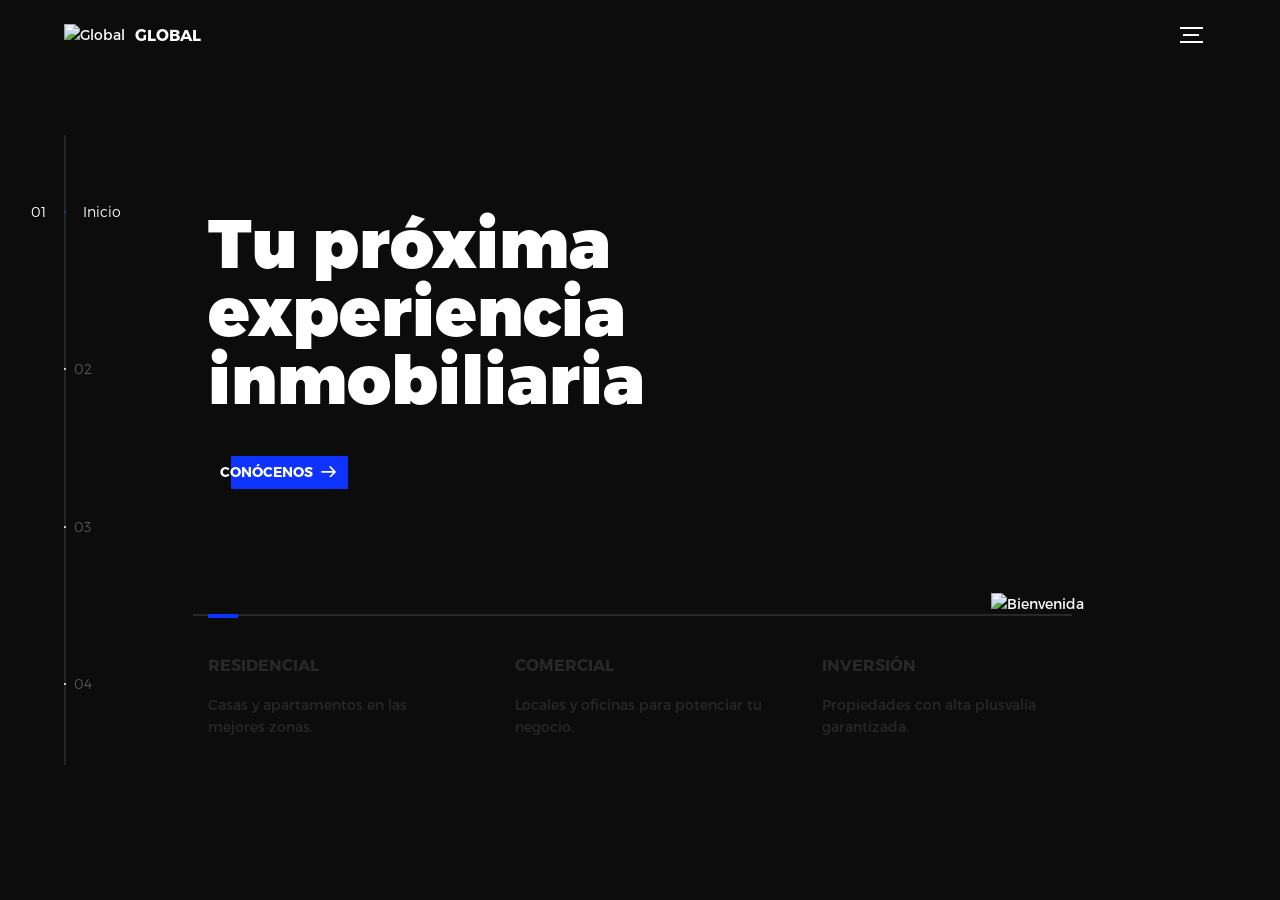
==== index.html @ fa4811e6 "Proyecto completo" ====
<!DOCTYPE html>
<html lang="es">
<head>
  <title>Global Inmobiliaria</title>
  <meta charset="utf-8">
  <meta name="viewport" content="width=device-width, initial-scale=1">
  <meta http-equiv="X-UA-Compatible" content="IE=edge">
  <link rel="stylesheet" href="assets/css/main.css">
</head>
<body>

<div class="device-notification">
  <a class="device-notification--logo" href="#0">
    <img src="assets/img/logo.png" alt="Global">
    <p>Global</p>
  </a>
  <p class="device-notification--message">Global has so much to offer that we must request you orient your device to portrait or find a larger screen. You won't be disappointed.</p>
</div>

<div class="perspective effect-rotate-left">
  <div class="container"><div class="outer-nav--return"></div>
    <div id="viewport" class="l-viewport">
      <div class="l-wrapper">

        <header class="header">
          <a class="header--logo" href="index.html">
            <img src="assets/img/logo.png" alt="Global">
            <p>Global</p>
          </a>
          <button class="header--cta cta">Conócenos</button>
          <div class="header--nav-toggle"><span></span></div>
        </header>

        <!-- Numeración lateral — solo existe en Home -->
        <nav class="l-side-nav">
          <ul class="side-nav">
            <li class="is-active"><span>Inicio</span></li>
            <li><span>Proyectos</span></li>
            <li><span>Nosotros</span></li>
            <li><span>Contacto</span></li>
          </ul>
        </nav>

        <ul class="l-main-content main-content">

          <!-- 01 INICIO -->
          <li class="l-section section section--is-active">
            <div class="intro">
              <div class="intro--banner">
                <h1>Tu próxima<br>experiencia<br>inmobiliaria</h1>
                <button class="cta">Conócenos
                  <svg version="1.1" xmlns="http://www.w3.org/2000/svg" viewBox="0 0 150 118" style="enable-background:new 0 0 150 118;">
                    <g transform="translate(0,118) scale(.1,-.1)">
                      <path d="M870,1167c-34-17-55-57-46-90c3-15,81-100,194-211l187-185l-565-1c-431,0-571-3-590-13c-55-28-64-94-18-137c21-20,33-20,597-20h575l-192-193C800,103,794,94,849,39c20-20,39-29,61-29c28,0,63,30,298,262c147,144,272,271,279,282c30,51,23,60-219,304C947,1180,926,1196,870,1167z"/>
                    </g>
                  </svg>
                  <span class="btn-background"></span>
                </button>
                <img src="assets/img/introduction-visual.png" alt="Bienvenida">
              </div>
              <div class="intro--options">
                <a href="pages/proyectos.html">
                  <h3>Residencial</h3>
                  <p>Casas y apartamentos en las mejores zonas.</p>
                </a>
                <a href="pages/proyectos.html">
                  <h3>Comercial</h3>
                  <p>Locales y oficinas para potenciar tu negocio.</p>
                </a>
                <a href="pages/proyectos.html">
                  <h3>Inversión</h3>
                  <p>Propiedades con alta plusvalía garantizada.</p>
                </a>
              </div>
            </div>
          </li>

          <!-- 02 PROYECTOS preview -->
          <li class="l-section section">
            <div class="work">
              <h2>Proyectos destacados</h2>
              <div class="work--lockup">
                <ul class="slider">
                  <li class="slider--item slider--item-left">
                    <a href="pages/proyectos/proyecto-1.html">
                      <div class="slider--item-image">
                        <img src="assets/img/work-victory.jpg" alt="Torre Mirando">
                      </div>
                      <p class="slider--item-title">Torre Mirando</p>
                      <p class="slider--item-description">Apartamentos de lujo con vista panorámica al mar.</p>
                    </a>
                  </li>
                  <li class="slider--item slider--item-center">
                    <a href="pages/proyectos/proyecto-2.html">
                      <div class="slider--item-image">
                        <img src="assets/img/work-metiew-smith.jpg" alt="Jardines del Norte">
                      </div>
                      <p class="slider--item-title">Jardines del Norte</p>
                      <p class="slider--item-description">Casas familiares rodeadas de áreas verdes.</p>
                    </a>
                  </li>
                  <li class="slider--item slider--item-right">
                    <a href="pages/proyectos/proyecto-3.html">
                      <div class="slider--item-image">
                        <img src="assets/img/work-alex-nowak.jpg" alt="Centro Empresarial">
                      </div>
                      <p class="slider--item-title">Centro Empresarial</p>
                      <p class="slider--item-description">Oficinas en el corazón del distrito financiero.</p>
                    </a>
                  </li>
                </ul>
                <div class="slider--prev">
                  <svg version="1.1" xmlns="http://www.w3.org/2000/svg" viewBox="0 0 150 118" style="enable-background:new 0 0 150 118;">
                    <g transform="translate(0,118) scale(.1,-.1)">
                      <path d="M561,1169C525,1155,10,640,3,612c-3-13,1-36,8-52c8-15,134-145,281-289C527,41,562,10,590,10c22,0,41,9,61,29c55,55,49,64-163,278L296,510h575c564,0,576,0,597,20c46,43,37,109-18,137c-19,10-159,13-590,13l-565,1l182,180c101,99,187,188,193,199c16,30,12,57-12,84C631,1174,595,1183,561,1169z"/>
                    </g>
                  </svg>
                </div>
                <div class="slider--next">
                  <svg version="1.1" xmlns="http://www.w3.org/2000/svg" viewBox="0 0 150 118" style="enable-background:new 0 0 150 118;">
                    <g transform="translate(0,118) scale(.1,-.1)">
                      <path d="M870,1167c-34-17-55-57-46-90c3-15,81-100,194-211l187-185l-565-1c-431,0-571-3-590-13c-55-28-64-94-18-137c21-20,33-20,597-20h575l-192-193C800,103,794,94,849,39c20-20,39-29,61-29c28,0,63,30,298,262c147,144,272,271,279,282c30,51,23,60-219,304C947,1180,926,1196,870,1167z"/>
                    </g>
                  </svg>
                </div>
              </div>
            </div>
          </li>

          <!-- 03 NOSOTROS preview -->
          <li class="l-section section">
            <div class="about">
              <div class="about--banner">
                <h2>Construimos<br>espacios para<br>vivir mejor</h2>
                <a href="pages/nosotros.html">Conócenos
                  <span>
                    <svg version="1.1" xmlns="http://www.w3.org/2000/svg" viewBox="0 0 150 118" style="enable-background:new 0 0 150 118;">
                      <g transform="translate(0,118) scale(.1,-.1)">
                        <path d="M870,1167c-34-17-55-57-46-90c3-15,81-100,194-211l187-185l-565-1c-431,0-571-3-590-13c-55-28-64-94-18-137c21-20,33-20,597-20h575l-192-193C800,103,794,94,849,39c20-20,39-29,61-29c28,0,63,30,298,262c147,144,272,271,279,282c30,51,23,60-219,304C947,1180,926,1196,870,1167z"/>
                      </g>
                    </svg>
                  </span>
                </a>
                <img src="assets/img/about-visual.png" alt="Nosotros">
              </div>
              <div class="about--options">
                <a href="pages/nosotros.html#premios"><h3>Premios</h3></a>
                <a href="pages/nosotros.html#filosofia"><h3>Filosofía</h3></a>
                <a href="pages/nosotros.html#historia"><h3>Historia</h3></a>
              </div>
            </div>
          </li>

          <!-- 04 CONTACTO preview -->
          <li class="l-section section">
            <div class="contact">
              <div class="contact--lockup">
                <div class="modal">
                  <div class="modal--information">
                    <p>Av. Principal 123, San Salvador, El Salvador</p>
                    <a href="mailto:info@globalinmobiliaria.com">info@globalinmobiliaria.com</a>
                    <a href="tel:+50322000000">+503 2200-0000</a>
                  </div>
                  <ul class="modal--options">
                    <li><a href="pages/proyectos.html">Ver Proyectos</a></li>
                    <li><a href="pages/nosotros.html">Nosotros</a></li>
                    <li><a href="pages/contacto.html">Contáctanos</a></li>
                  </ul>
                </div>
              </div>
            </div>
          </li>

        </ul>
      </div>
    </div>
  </div>

  <!-- outer-nav usa data-href para navegar a páginas reales -->
  <ul class="outer-nav">
    <li class="is-active" data-href="index.html">Home</li>
    <li data-href="pages/proyectos.html">Proyectos</li>
    <li data-href="pages/nosotros.html">Nosotros</li>
    <li data-href="pages/contacto.html">Contacto</li>
  </ul>
</div>

<script src="https://ajax.googleapis.com/ajax/libs/jquery/2.2.4/jquery.min.js"></script>
<script>window.jQuery || document.write('<script src="assets/js/vendor/jquery-2.2.4.min.js"><\/script>')</script>
<script src="assets/js/functions-min.js"></script>
<script>
$(document).ready(function () {
  // Desvincula el click original del outer-nav y lo reemplaza con navegación real
  $('.outer-nav > li').off('click').on('click', function () {
    var href = $(this).data('href');
    if (!href) return;
    // Animación de cierre
    $('.perspective').removeClass('effect-rotate-left--animate');
    setTimeout(function () { $('.perspective').removeClass('perspective--modalview'); }, 400);
    $('.outer-nav, .outer-nav li, .outer-nav--return').removeClass('is-vis');
    // Navegar tras la animación
    setTimeout(function () { window.location.href = href; }, 430);
  });
  // CTA "Conócenos" → Nosotros
  $('.header--cta').off('click').on('click', function () {
    window.location.href = 'pages/nosotros.html';
  });
});
</script>
</body>
</html>
---- assets/css/main.css ----
/* Main compiled stylesheet kept as the active runtime CSS to avoid visual regressions. */

@font-face   {
  font-family:'Montserrat';
  src:url("fonts/Montserrat-Black.eot");
  src:local("☺"),url("fonts/Montserrat-Black.woff") format("woff"),url("fonts/Montserrat-Black.ttf") format("truetype"),url("fonts/Montserrat-Black.svg") format("svg");
  font-weight:900;
  font-style:normal
}
@font-face   {
  font-family:'Montserrat';
  src:url("fonts/Montserrat-Bold.eot");
  src:local("☺"),url("fonts/Montserrat-Bold.woff") format("woff"),url("fonts/Montserrat-Bold.ttf") format("truetype"),url("fonts/Montserrat-Bold.svg") format("svg");
  font-weight:700;
  font-style:normal
}
@font-face   {
  font-family:'Montserrat';
  src:url("fonts/Montserrat-Regular.eot");
  src:local("☺"),url("fonts/Montserrat-Regular.woff") format("woff"),url("fonts/Montserrat-Regular.ttf") format("truetype"),url("fonts/Montserrat-Regular.svg") format("svg");
  font-weight:400;
  font-style:normal
}
@font-face   {
  font-family:'Montserrat';
  src:url("fonts/Montserrat-Light.eot");
  src:local("☺"),url("fonts/Montserrat-Light.woff") format("woff"),url("fonts/Montserrat-Light.ttf") format("truetype"),url("fonts/Montserrat-Light.svg") format("svg");
  font-weight:300;
  font-style:normal
}
/*! normalize.css v3.0.2 | MIT License | git.io/normalize */html   {
  font-family:sans-serif;
  -ms-text-size-adjust:100%;
  -webkit-text-size-adjust:100%
}
body   {
  margin:0
}
article,aside,details,figcaption,figure,footer,header,hgroup,main,menu,nav,section,summary   {
  display:block
}
audio,canvas,progress,video   {
  display:inline-block;
  vertical-align:baseline
}
audio:not([controls])   {
  display:none;
  height:0
}
[hidden],template   {
  display:none
}
a   {
  background-color:transparent
}
a:active,a:hover   {
  outline:0
}
abbr[title]   {
  border-bottom:1px dotted
}
b,strong   {
  font-weight:bold
}
dfn   {
  font-style:italic
}
h1   {
  font-size:2em;
  margin:0.67em 0
}
mark   {
  background:#ff0;
  color:#000
}
small   {
  font-size:80%
}
sub,sup   {
  font-size:75%;
  line-height:0;
  position:relative;
  vertical-align:baseline
}
sup   {
  top:-0.5em
}
sub   {
  bottom:-0.25em
}
img   {
  border:0
}
svg:not(:root)   {
  overflow:hidden
}
figure   {
  margin:1em 40px
}
hr   {
  box-sizing:content-box;
  height:0
}
pre   {
  overflow:auto
}
code,kbd,pre,samp   {
  font-family:monospace, monospace;
  font-size:1em
}
button,input,optgroup,select,textarea   {
  color:inherit;
  font:inherit;
  margin:0
}
button   {
  overflow:visible
}
button,select   {
  text-transform:none
}
button,html input[type="button"],input[type="reset"],input[type="submit"]   {
  -webkit-appearance:button;
  cursor:pointer
}
button[disabled],html input[disabled]   {
  cursor:default
}
button::-moz-focus-inner,input::-moz-focus-inner   {
  border:0;
  padding:0
}
input   {
  line-height:normal
}
input[type="checkbox"],input[type="radio"]   {
  box-sizing:border-box;
  padding:0
}
input[type="number"]::-webkit-inner-spin-button,input[type="number"]::-webkit-outer-spin-button   {
  height:auto
}
input[type="search"]   {
  -webkit-appearance:textfield;
  box-sizing:content-box
}
input[type="search"]::-webkit-search-cancel-button,input[type="search"]::-webkit-search-decoration   {
  -webkit-appearance:none
}
fieldset   {
  border:1px solid #c0c0c0;
  margin:0 2px;
  padding:0.35em 0.625em 0.75em
}
legend   {
  border:0;
  padding:0
}
textarea   {
  overflow:auto
}
optgroup   {
  font-weight:bold
}
table   {
  border-collapse:collapse;
  border-spacing:0
}
td,th   {
  padding:0
}
::-moz-selection   {
  background:#FFF498
}
::selection   {
  background:#FFF498
}
::-moz-selection   {
  background:#FFF498
}
img::-moz-selection   {
  background:transparent
}
img::selection   {
  background:transparent
}
img::-moz-selection   {
  background:transparent
}
body   {
  -webkit-tap-highlight-color:#FFF498
}
body   {
  background-color:#0c0c0c;
  font-size:14px;
  line-height:1.6;
  font-family:"Montserrat",sans-serif;
  color:#fff;
  -webkit-font-smoothing:antialiased;
  -webkit-text-size-adjust:100%
}
.l-viewport   {
  position:relative;
  width:100%;
  height:100vh;
  box-shadow:0 0 45px 5px rgba(0,0,0,0.85);
  overflow:hidden
}
.l-wrapper   {
  position:relative;
  width:1440px;
  max-width:90%;
  height:100%;
  margin:0 auto
}
.l-side-nav   {
  position:absolute;
  left:0;
  display:-webkit-box;
  display:-webkit-flex;
  display:-ms-flexbox;
  display:flex;
  height:100%;
  -webkit-box-align:center;
  -webkit-align-items:center;
  -ms-flex-align:center;
  align-items:center
}
.l-side-nav::before   {
  content:"";
  position:absolute;
  top:50%;
  left:0;
  -webkit-transform:translateY(-50%);
  transform:translateY(-50%);
  width:2px;
  height:70%;
  max-height:750px;
  background-color:#555;
  opacity:.35;
  z-index:10
}
@media (max-width: 1180px)   {
  .l-side-nav   {
    display:none
  }
}
.l-main-content   {
  position:relative;
  width:100%;
  height:100%;
  margin:0;
  padding:0;
  list-style:none
}
.l-section   {
  position:absolute;
  width:100%;
  height:100%
}
.device-notification   {
  display:none;
  position:fixed;
  top:0;
  left:0;
  width:100%;
  height:100%;
  -webkit-box-orient:vertical;
  -webkit-box-direction:normal;
  -webkit-flex-direction:column;
  -ms-flex-direction:column;
  flex-direction:column;
  -webkit-box-align:center;
  -webkit-align-items:center;
  -ms-flex-align:center;
  -ms-grid-row-align:center;
  align-items:center;
  -webkit-box-pack:center;
  -webkit-justify-content:center;
  -ms-flex-pack:center;
  justify-content:center;
  background-color:#0c0c0c;
  z-index:12
}
.device-notification--logo   {
  display:-webkit-box;
  display:-webkit-flex;
  display:-ms-flexbox;
  display:flex;
  -webkit-box-align:center;
  -webkit-align-items:center;
  -ms-flex-align:center;
  align-items:center;
  text-decoration:none;
  color:#fff
}
.device-notification--logo p   {
  margin:0 0 0 10px;
  font-size:16px;
  font-weight:700;
  text-transform:uppercase
}
.device-notification--message   {
  width:70%;
  margin:30px 0 0 0;
  font-weight:700;
  text-align:center
}
@media (max-width: 767px) and (min-width: 601px) and (max-height: 680px)   {
  .device-notification   {
    display:-webkit-box;
    display:-webkit-flex;
    display:-ms-flexbox;
    display:flex
  }
}
@media (max-width: 600px) and (min-width: 480px) and (max-height: 580px)   {
  .device-notification   {
    display:-webkit-box;
    display:-webkit-flex;
    display:-ms-flexbox;
    display:flex
  }
}
@media (max-width: 736px) and (min-width: 360px) and (orientation: landscape)   {
  .device-notification   {
    display:-webkit-box;
    display:-webkit-flex;
    display:-ms-flexbox;
    display:flex
  }
}
@media(max-width: 359px)   {
  .device-notification   {
    display:-webkit-box;
    display:-webkit-flex;
    display:-ms-flexbox;
    display:flex
  }
}
.section   {
  opacity:0;
  visibility:hidden;
  -webkit-transition:opacity .4s ease-in-out,visibility 0s .4s;
  transition:opacity .4s ease-in-out,visibility 0s .4s
}
.section--is-active   {
  opacity:1;
  visibility:visible;
  z-index:1;
  -webkit-transition:opacity .4s ease-in-out .4s;
  transition:opacity .4s ease-in-out .4s
}
.section--next   {
  -webkit-transform:translateY(-45px);
  transform:translateY(-45px);
  -webkit-transition:-webkit-transform .4s ease-in-out;
  transition:-webkit-transform .4s ease-in-out;
  transition:transform .4s ease-in-out;
  transition:transform .4s ease-in-out, -webkit-transform .4s ease-in-out
}
.section--prev   {
  -webkit-transform:translateY(45px);
  transform:translateY(45px);
  -webkit-transition:-webkit-transform .4s ease-in-out;
  transition:-webkit-transform .4s ease-in-out;
  transition:transform .4s ease-in-out;
  transition:transform .4s ease-in-out, -webkit-transform .4s ease-in-out
}
.header   {
  position:absolute;
  top:0;
  left:0;
  display:-webkit-box;
  display:-webkit-flex;
  display:-ms-flexbox;
  display:flex;
  width:100%;
  height:70px;
  -webkit-box-align:center;
  -webkit-align-items:center;
  -ms-flex-align:center;
  align-items:center;
  -webkit-box-pack:justify;
  -webkit-justify-content:space-between;
  -ms-flex-pack:justify;
  justify-content:space-between;
  z-index:10
}
.header--logo   {
  display:-webkit-box;
  display:-webkit-flex;
  display:-ms-flexbox;
  display:flex;
  -webkit-box-align:center;
  -webkit-align-items:center;
  -ms-flex-align:center;
  align-items:center;
  text-decoration:none;
  color:#fff
}
.header--logo p   {
  margin:0 0 0 10px;
  font-size:16px;
  font-weight:700;
  text-transform:uppercase
}
.header--nav-toggle   {
  display:-webkit-box;
  display:-webkit-flex;
  display:-ms-flexbox;
  display:flex;
  width:50px;
  height:50px;
  -webkit-box-orient:vertical;
  -webkit-box-direction:normal;
  -webkit-flex-direction:column;
  -ms-flex-direction:column;
  flex-direction:column;
  -webkit-box-align:center;
  -webkit-align-items:center;
  -ms-flex-align:center;
  align-items:center;
  -webkit-box-pack:center;
  -webkit-justify-content:center;
  -ms-flex-pack:center;
  justify-content:center;
  cursor:pointer
}
.header--nav-toggle span,.header--nav-toggle::before,.header--nav-toggle::after   {
  content:"";
  position:relative;
  width:16px;
  height:2px;
  background-color:#fff
}
.header--nav-toggle::before   {
  bottom:5px;
  width:23px
}
.header--nav-toggle::after   {
  top:5px;
  width:23px
}
.header--cta   {
  position:absolute;
  top:50%;
  left:50%;
  -webkit-transform:translate(-50%, -50%);
  transform:translate(-50%, -50%);
  padding:0 20px;
  line-height:30px;
  text-decoration:none;
  color:#fff;
  font-weight:700;
  text-transform:uppercase;
  background-color:#0f33ff;
  border:none;
  opacity:0;
  visibility:hidden;
  -webkit-transition:opacity .4s ease-in-out,visibility 0s .4s;
  transition:opacity .4s ease-in-out,visibility 0s .4s
}
.header--cta:focus   {
  outline:none
}
.header--cta.is-active   {
  opacity:1;
  visibility:visible;
  -webkit-transition:opacity .4s ease-in-out .4s;
  transition:opacity .4s ease-in-out .4s
}
@media (max-width: 767px)   {
  .header--cta   {
    display:none
  }
}
.side-nav   {
  position:relative;
  display:-webkit-box;
  display:-webkit-flex;
  display:-ms-flexbox;
  display:flex;
  width:100px;
  height:70%;
  max-height:750px;
  -webkit-box-orient:vertical;
  -webkit-box-direction:normal;
  -webkit-flex-direction:column;
  -ms-flex-direction:column;
  flex-direction:column;
  -webkit-justify-content:space-around;
  -ms-flex-pack:distribute;
  justify-content:space-around;
  margin:0;
  padding:0;
  list-style-position:inside;
  z-index:10
}
.side-nav>li   {
  position:relative;
  top:-5px;
  color:#fff;
  font-size:6px;
  cursor:pointer
}
.side-nav>li span   {
  position:relative;
  top:3px;
  left:10px;
  color:#fff;
  font-size:14px;
  font-weight:300;
  opacity:0;
  visibility:hidden
}
.side-nav>li::before   {
  position:absolute;
  top:3px;
  left:10px;
  color:#555;
  font-size:14px;
  font-weight:300
}
.side-nav li:nth-child(1)::before   {
  content:"01"
}
.side-nav li:nth-child(2)::before   {
  content:"02"
}
.side-nav li:nth-child(3)::before   {
  content:"03"
}
.side-nav li:nth-child(4)::before   {
  content:"04"
}
.side-nav li:nth-child(5)::before   {
  content:"05"
}
.side-nav li.is-active   {
  color:#0f33ff;
  -webkit-transition:color .4s ease-in-out;
  transition:color .4s ease-in-out
}
.side-nav li.is-active span   {
  opacity:1;
  visibility:visible;
  -webkit-transition:opacity .4s ease-in-out;
  transition:opacity .4s ease-in-out
}
.side-nav li.is-active::before   {
  left:-33px;
  color:#fff
}
.intro   {
  position:relative;
  display:-webkit-box;
  display:-webkit-flex;
  display:-ms-flexbox;
  display:flex;
  width:900px;
  max-width:75%;
  height:100%;
  -webkit-box-orient:vertical;
  -webkit-box-direction:normal;
  -webkit-flex-direction:column;
  -ms-flex-direction:column;
  flex-direction:column;
  -webkit-box-pack:center;
  -webkit-justify-content:center;
  -ms-flex-pack:center;
  justify-content:center;
  margin:0 auto
}
@media (max-width: 1180px)   {
  .intro   {
    max-width:100%
  }
}
.intro--banner   {
  position:relative;
  height:475px
}
.intro--banner::before   {
  content:"";
  position:absolute;
  bottom:20px;
  left:-15px;
  right:0;
  height:2px;
  background-color:#282828
}
.intro--banner::after   {
  content:"";
  position:absolute;
  bottom:18px;
  left:0;
  width:30px;
  height:4px;
  background-color:#0f33ff
}
.intro--banner h1   {
  position:relative;
  font-size:68px;
  font-weight:900;
  line-height:1;
  z-index:1
}
.intro--banner button   {
  position:relative;
  padding:5px 17px 5px 12px;
  font-weight:700;
  text-transform:uppercase;
  background-color:transparent;
  border:none
}
.intro--banner button .btn-background   {
  position:absolute;
  top:0;
  left:23px;
  right:0;
  height:100%;
  background-color:#0f33ff;
  z-index:-1;
  -webkit-transition:left .2s ease-in-out;
  transition:left .2s ease-in-out
}
.intro--banner button:hover .btn-background   {
  left:0
}
.intro--banner button:focus   {
  outline:none
}
.intro--banner button svg   {
  position:relative;
  left:5px;
  width:15px;
  fill:#fff
}
.intro--banner img   {
  position:absolute;
  bottom:21px;
  right:-12px
}
.intro--options   {
  display:-webkit-box;
  display:-webkit-flex;
  display:-ms-flexbox;
  display:flex;
  -webkit-box-pack:justify;
  -webkit-justify-content:space-between;
  -ms-flex-pack:justify;
  justify-content:space-between;
  margin:0;
  padding:0;
  list-style:none
}
.intro--options>a   {
  max-width:250px;
  text-decoration:none;
  color:#282828;
  -webkit-transition:color .2s ease-in-out;
  transition:color .2s ease-in-out
}
.intro--options>a:hover   {
  color:#fff
}
.intro--options h3   {
  font-size:16px;
  text-transform:uppercase
}
.intro--options p   {
  margin-bottom:0
}
@media (max-width: 900px)   {
  .intro--banner   {
    height:380px
  }
  .intro--banner h1   {
    font-size:55px
  }
  .intro--banner img   {
    width:430px
  }
  .intro--options>a   {
    margin-right:30px
  }
  .intro--options>a:last-child   {
    margin-right:0
  }
}
@media (max-width: 767px)   {
  .intro--banner   {
    height:305px
  }
  .intro--banner h1   {
    font-size:44px
  }
  .intro--banner img   {
    width:330px
  }
  .intro--options   {
    display:block
  }
  .intro--options>a   {
    display:block;
    max-width:100%;
    margin:0 0 30px 0
  }
  .intro--options>a:last-child   {
    margin-bottom:0
  }
}
@media (max-width: 600px)   {
  .intro--banner   {
    height:360px
  }
  .intro--banner h1   {
    font-size:55px
  }
  .intro--banner img   {
    display:none
  }
}
@media (max-width: 600px) and (max-height: 750px)   {
  .intro--banner   {
    height:auto
  }
  .intro--banner::before,.intro--banner::after   {
    display:none
  }
  .intro--banner h1   {
    margin-top:0
  }
  .intro--options   {
    display:none
  }
}
.work   {
  position:relative;
  display:-webkit-box;
  display:-webkit-flex;
  display:-ms-flexbox;
  display:flex;
  width:960px;
  max-width:80%;
  height:100%;
  -webkit-box-orient:vertical;
  -webkit-box-direction:normal;
  -webkit-flex-direction:column;
  -ms-flex-direction:column;
  flex-direction:column;
  -webkit-box-pack:center;
  -webkit-justify-content:center;
  -ms-flex-pack:center;
  justify-content:center;
  margin:0 auto
}
@media (max-width: 1180px)   {
  .work   {
    max-width:100%
  }
}
.work h2   {
  margin:0 0 20px 0;
  font-size:30px;
  text-align:center
}
.work--lockup   {
  position:relative
}
.work--lockup .slider   {
  position:relative;
  display:-webkit-box;
  display:-webkit-flex;
  display:-ms-flexbox;
  display:flex;
  width:80%;
  margin:0 auto;
  padding:0;
  list-style:none
}
.work--lockup .slider--item   {
  position:absolute;
  display:none;
  text-align:center
}
.work--lockup .slider--item a   {
  text-decoration:none;
  color:#858585
}
.work--lockup .slider--item-title   {
  margin-top:10px;
  font-size:12px;
  font-weight:700;
  text-transform:uppercase
}
.work--lockup .slider--item-description   {
  display:none;
  max-width:250px;
  margin:0 auto
}
.work--lockup .slider--item-image   {
  width:150px;
  height:150px;
  margin:0 auto;
  border-radius:50%;
  overflow:hidden
}
.work--lockup .slider--item-image img   {
  width:100%
}
.work--lockup .slider--item-left   {
  top:50%;
  left:0;
  -webkit-transform:translateY(-50%);
  transform:translateY(-50%);
  display:block
}
.work--lockup .slider--item-right   {
  top:50%;
  right:0;
  -webkit-transform:translateY(-50%);
  transform:translateY(-50%);
  display:block
}
.work--lockup .slider--item-center   {
  position:relative;
  top:30px;
  left:50%;
  -webkit-transform:translateX(-50%);
  transform:translateX(-50%);
  display:block
}
.work--lockup .slider--item-center a   {
  color:#fff
}
.work--lockup .slider--item-center .slider--item-title   {
  margin-top:25px;
  font-size:16px
}
.work--lockup .slider--item-center .slider--item-description   {
  display:block
}
.work--lockup .slider--item-center .slider--item-image   {
  width:300px;
  height:300px
}
.work--lockup .slider--next,.work--lockup .slider--prev   {
  position:absolute;
  top:160px;
  display:-webkit-box;
  display:-webkit-flex;
  display:-ms-flexbox;
  display:flex;
  width:50px;
  height:50px;
  -webkit-box-align:center;
  -webkit-align-items:center;
  -ms-flex-align:center;
  align-items:center;
  -webkit-box-pack:center;
  -webkit-justify-content:center;
  -ms-flex-pack:center;
  justify-content:center;
  background-color:#282828;
  border-radius:50%;
  cursor:pointer
}
.work--lockup .slider--next svg,.work--lockup .slider--prev svg   {
  width:20px;
  fill:#fff
}
.work--lockup .slider--next   {
  right:0
}
.work--lockup .slider--prev   {
  left:0
}
@media (max-width: 900px)   {
  .work--lockup .slider--item-image   {
    width:120px;
    height:120px
  }
  .work--lockup .slider--item-center .slider--item-image   {
    width:240px;
    height:240px
  }
  .work--lockup .slider--next,.work--lockup .slider--prev   {
    top:130px
  }
}
@media (max-width: 767px)   {
  .work--lockup .slider   {
    width:75%
  }
  .work--lockup .slider--item-image   {
    width:90px;
    height:90px
  }
  .work--lockup .slider--item-center .slider--item-image   {
    width:190px;
    height:190px
  }
  .work--lockup .slider--next,.work--lockup .slider--prev   {
    top:105px
  }
}
@media (max-width: 600px)   {
  .work--lockup .slider   {
    width:auto
  }
  .work--lockup .slider--item-left,.work--lockup .slider--item-right   {
    display:none
  }
}
.about   {
  position:relative;
  display:-webkit-box;
  display:-webkit-flex;
  display:-ms-flexbox;
  display:flex;
  width:900px;
  max-width:75%;
  height:100%;
  -webkit-box-orient:vertical;
  -webkit-box-direction:normal;
  -webkit-flex-direction:column;
  -ms-flex-direction:column;
  flex-direction:column;
  -webkit-box-pack:center;
  -webkit-justify-content:center;
  -ms-flex-pack:center;
  justify-content:center;
  margin:0 auto
}
@media (max-width: 1180px)   {
  .about   {
    max-width:100%
  }
}
.about--banner   {
  position:relative;
  height:475px
}
.about--banner::before   {
  content:"";
  position:absolute;
  top:20px;
  left:200px;
  -webkit-transform:rotate(-25deg);
  transform:rotate(-25deg);
  border:5px solid #0f33ff;
  border-right-color:transparent;
  border-bottom-color:transparent
}
.about--banner::after   {
  content:"";
  position:absolute;
  top:75px;
  left:400px;
  -webkit-transform:rotate(45deg);
  transform:rotate(45deg);
  width:10px;
  height:10px;
  background-color:#0f33ff
}
.about--banner h2   {
  position:relative;
  margin-top:35px;
  font-size:68px;
  font-weight:900;
  line-height:1;
  z-index:1
}
.about--banner h2::before   {
  content:"";
  position:absolute;
  top:60px;
  left:268px;
  width:30px;
  height:30px;
  background-color:#0f33ff;
  border-radius:50%
}
.about--banner h2::after   {
  content:"";
  position:absolute;
  top:255px;
  left:255px;
  width:10px;
  height:10px;
  background-color:#0f33ff
}
.about--banner a   {
  padding:5px 17px 5px 0;
  text-decoration:none;
  color:#fff;
  font-weight:700;
  text-transform:uppercase;
  background-color:transparent
}
.about--banner a:hover svg   {
  left:10px
}
.about--banner a svg   {
  position:relative;
  left:5px;
  width:15px;
  fill:#fff;
  -webkit-transition:left .2s ease-in-out;
  transition:left .2s ease-in-out
}
.about--banner img   {
  position:absolute;
  bottom:-90px;
  right:-12px
}
.about--options   {
  display:-webkit-box;
  display:-webkit-flex;
  display:-ms-flexbox;
  display:flex;
  max-width:600px;
  -webkit-box-pack:justify;
  -webkit-justify-content:space-between;
  -ms-flex-pack:justify;
  justify-content:space-between;
  margin:0;
  padding:0;
  list-style:none
}
.about--options>a   {
  position:relative;
  width:150px;
  height:75px;
  text-decoration:none;
  color:#fff;
  border:10px solid #0f33ff;
  background-position:center;
  background-size:cover;
  background-repeat:no-repeat
}
.about--options>a:nth-child(1)   {
  background-image:url("../img/about-winners.jpg")
}
.about--options>a:nth-child(2)   {
  background-image:url("../img/about-philosophy.jpg")
}
.about--options>a:nth-child(3)   {
  background-image:url("../img/about-history.jpg")
}
.about--options>a:hover h3   {
  bottom:-50px
}
.about--options h3   {
  position:absolute;
  bottom:-38px;
  left:10px;
  font-size:16px;
  text-transform:uppercase;
  -webkit-transition:bottom .2s ease-in-out,left .2s ease-in-out;
  transition:bottom .2s ease-in-out,left .2s ease-in-out
}
@media (max-width: 767px)   {
  .about--banner   {
    height:305px
  }
  .about--banner::before   {
    top:0;
    left:125px
  }
  .about--banner::after   {
    top:35px;
    left:260px
  }
  .about--banner h2   {
    margin-top:10px;
    font-size:44px
  }
  .about--banner h2::before   {
    top:28px;
    left:168px
  }
  .about--banner h2::after   {
    top:163px;
    left:163px
  }
  .about--banner img   {
    width:315px
  }
}
@media (max-width: 600px)   {
  .about--banner   {
    height:auto
  }
  .about--banner::before   {
    left:155px
  }
  .about--banner::after   {
    left:310px
  }
  .about--banner h2   {
    margin-top:0;
    font-size:55px
  }
  .about--banner h2::before   {
    top:43px;
    left:214px
  }
  .about--banner h2::after   {
    top:205px;
    left:205px
  }
  .about--banner img   {
    display:none
  }
  .about--options   {
    display:none
  }
}
.contact   {
  position:fixed;
  top:0;
  left:0;
  width:100%;
  height:100%;
  background-image:url("../img/contact-visual.png");
  background-position:center;
  background-size:cover;
  background-repeat:no-repeat
}
.contact--lockup   {
  position:relative;
  display:-webkit-box;
  display:-webkit-flex;
  display:-ms-flexbox;
  display:flex;
  width:900px;
  max-width:75%;
  height:100%;
  -webkit-box-align:center;
  -webkit-align-items:center;
  -ms-flex-align:center;
  align-items:center;
  -webkit-box-pack:end;
  -webkit-justify-content:flex-end;
  -ms-flex-pack:end;
  justify-content:flex-end;
  margin:0 auto
}
@media (max-width: 1180px)   {
  .contact--lockup   {
    max-width:90%
  }
}
@media (max-width: 767px)   {
  .contact--lockup   {
    -webkit-box-pack:center;
    -webkit-justify-content:center;
    -ms-flex-pack:center;
    justify-content:center
  }
}
.contact--lockup .modal   {
  padding:45px 45px;
  text-align:center;
  background-color:#0c0c0c;
  box-shadow:0 0 30px 0 rgba(0,0,0,0.75)
}
.contact--lockup .modal--information p,.contact--lockup .modal--information a   {
  display:block;
  margin:14px 0;
  text-decoration:none;
  color:#fff;
  font-weight:700
}
.contact--lockup .modal--information p   {
  margin-top:0
}
.contact--lockup .modal--options   {
  margin:0;
  padding:0;
  list-style:none
}
.contact--lockup .modal--options>li   {
  width:130px;
  margin:0 auto 25px auto
}
.contact--lockup .modal--options li:nth-child(1)   {
  background-color:#1769ff
}
.contact--lockup .modal--options li:nth-child(2)   {
  background-color:#ea4c89
}
.contact--lockup .modal--options li:nth-child(3)   {
  margin-bottom:0;
  background-color:#0f33ff;
  text-transform:uppercase
}
.contact--lockup .modal--options a   {
  display:block;
  width:100%;
  padding:8px 0;
  text-decoration:none;
  color:#fff;
  font-weight:700
}
.hire   {
  position:relative;
  display:-webkit-box;
  display:-webkit-flex;
  display:-ms-flexbox;
  display:flex;
  width:700px;
  max-width:75%;
  height:100%;
  -webkit-box-orient:vertical;
  -webkit-box-direction:normal;
  -webkit-flex-direction:column;
  -ms-flex-direction:column;
  flex-direction:column;
  -webkit-box-pack:center;
  -webkit-justify-content:center;
  -ms-flex-pack:center;
  justify-content:center;
  margin:0 auto
}
@media (max-width: 1180px)   {
  .hire   {
    max-width:100%
  }
}
.hire h2   {
  margin:0 0 20px 0;
  font-size:30px;
  text-align:center
}
.work-request   {
  display:-webkit-box;
  display:-webkit-flex;
  display:-ms-flexbox;
  display:flex;
  width:100%;
  -webkit-box-orient:vertical;
  -webkit-box-direction:normal;
  -webkit-flex-direction:column;
  -ms-flex-direction:column;
  flex-direction:column;
  -webkit-box-align:center;
  -webkit-align-items:center;
  -ms-flex-align:center;
  align-items:center;
  color:#fff
}
.work-request input[type="submit"]   {
  width:400px;
  max-width:100%;
  line-height:50px;
  font-size:16px;
  font-weight:700;
  text-transform:uppercase;
  background-color:#0f33ff;
  border:none;
  border-radius:0
}
.work-request input[type="submit"]:focus   {
  outline:none
}
.work-request--options   {
  display:-webkit-box;
  display:-webkit-flex;
  display:-ms-flexbox;
  display:flex;
  width:100%;
  -webkit-box-orient:vertical;
  -webkit-box-direction:normal;
  -webkit-flex-direction:column;
  -ms-flex-direction:column;
  flex-direction:column;
  -webkit-box-align:center;
  -webkit-align-items:center;
  -ms-flex-align:center;
  align-items:center;
  margin:30px 0
}
.work-request--options .options-a   {
  display:-webkit-box;
  display:-webkit-flex;
  display:-ms-flexbox;
  display:flex;
  width:100%;
  -webkit-box-pack:justify;
  -webkit-justify-content:space-between;
  -ms-flex-pack:justify;
  justify-content:space-between
}
.work-request--options .options-b   {
  display:-webkit-box;
  display:-webkit-flex;
  display:-ms-flexbox;
  display:flex;
  width:72%;
  -webkit-flex-wrap:wrap;
  -ms-flex-wrap:wrap;
  flex-wrap:wrap;
  -webkit-justify-content:space-around;
  -ms-flex-pack:distribute;
  justify-content:space-around
}
.work-request--options label   {
  display:block;
  width:200px;
  margin-bottom:30px;
  line-height:50px;
  font-size:16px;
  font-weight:700;
  text-align:center;
  border:2px solid #fff;
  cursor:pointer;
  -webkit-transition:background-color .2s ease-in-out,border-color .2s ease-in-out;
  transition:background-color .2s ease-in-out,border-color .2s ease-in-out
}
.work-request--options label svg   {
  position:relative;
  left:-5px;
  width:0;
  fill:#fff;
  -webkit-transition:width .2s ease-in-out;
  transition:width .2s ease-in-out
}
.work-request--options input[type="checkbox"]   {
  display:none
}
.work-request--options input[type="checkbox"]:checked+label   {
  background-color:#0f33ff;
  border-color:#0f33ff
}
.work-request--options input[type="checkbox"]:checked+label svg   {
  width:15px
}
.work-request--information   {
  display:-webkit-box;
  display:-webkit-flex;
  display:-ms-flexbox;
  display:flex;
  width:100%;
  -webkit-box-pack:justify;
  -webkit-justify-content:space-between;
  -ms-flex-pack:justify;
  justify-content:space-between;
  margin-bottom:60px
}
.work-request--information .information-name,.work-request--information .information-email   {
  position:relative;
  width:45%;
  height:50px;
  font-size:30px;
  font-weight:300
}
.work-request--information input[type="text"],.work-request--information input[type="email"]   {
  width:100%;
  padding:0 0 5px 0;
  background-color:transparent;
  border:none;
  border-bottom:1px solid #fff;
  border-radius:0
}
.work-request--information input[type="text"]:focus,.work-request--information input[type="email"]:focus   {
  outline:none;
  background-color:#0c0c0c
}
.work-request--information label   {
  position:absolute;
  top:0;
  left:0;
  pointer-events:none;
  -webkit-transition:top .2s ease-in-out,font-size .2s ease-in-out;
  transition:top .2s ease-in-out,font-size .2s ease-in-out
}
.work-request--information input:focus+label,.work-request--information input.has-value+label   {
  top:-15px;
  font-size:14px
}
@media (max-width: 767px)   {
  .work-request--options   {
    -webkit-box-orient:horizontal;
    -webkit-box-direction:normal;
    -webkit-flex-direction:row;
    -ms-flex-direction:row;
    flex-direction:row;
    -webkit-justify-content:space-around;
    -ms-flex-pack:distribute;
    justify-content:space-around
  }
  .work-request--options .options-a,.work-request--options .options-b   {
    display:block;
    width:auto
  }
}
@media (max-width: 600px)   {
  .work-request--options   {
    margin:20px 0
  }
}
@media (max-width: 600px) and (max-width: 415px)   {
  .work-request--options   {
    -webkit-box-pack:justify;
    -webkit-justify-content:space-between;
    -ms-flex-pack:justify;
    justify-content:space-between
  }
}
@media (max-width: 600px)   {
  .work-request--options label   {
    width:150px;
    margin-bottom:15px;
    font-size:14px
  }
  .work-request--options input[type="checkbox"]:checked+label svg   {
    width:12px
  }
  .work-request--information   {
    margin-bottom:30px
  }
  .work-request--information .information-name,.work-request--information .information-email   {
    height:40px;
    font-size:24px
  }
}
.perspective   {
  position:relative;
  width:100%;
  height:100%;
  overflow:hidden
}
.perspective--modalview   {
  position:fixed;
  -webkit-perspective:1500px;
  perspective:1500px
}
.container   {
  position:relative;
  -webkit-transform:translateZ(0) translateX(0) rotateY(0deg);
  transform:translateZ(0) translateX(0) rotateY(0deg);
  min-height:100%;
  outline:30px solid #0f33ff;
  -webkit-transition:-webkit-transform .4s;
  transition:-webkit-transform .4s;
  transition:transform .4s;
  transition:transform .4s, -webkit-transform .4s
}
.modalview .container   {
  position:absolute;
  width:100%;
  height:100%;
  overflow:hidden;
  -webkit-backface-visibility:hidden;
  backface-visibility:hidden
}
.effect-rotate-left .container   {
  -webkit-transform-origin:0% 50%;
  transform-origin:0% 50%;
  -webkit-transition:-webkit-transform .4s;
  transition:-webkit-transform .4s;
  transition:transform .4s;
  transition:transform .4s, -webkit-transform .4s
}
.effect-rotate-left--animate .container   {
  -webkit-transform:translateZ(-1800px) translateX(-50%) rotateY(45deg);
  transform:translateZ(-1800px) translateX(-50%) rotateY(45deg);
  outline:30px solid #0f33ff
}
.outer-nav   {
  position:absolute;
  top:50%;
  left:55%;
  -webkit-transform:translateY(-50%);
  transform:translateY(-50%);
  -webkit-transform-style:preserve-3d;
  transform-style:preserve-3d;
  margin:0;
  padding:0;
  list-style:none;
  text-align:center;
  visibility:hidden;
  -webkit-transition:visibility 0s .2s;
  transition:visibility 0s .2s
}
.outer-nav.is-vis   {
  visibility:visible
}
.outer-nav--return   {
  position:absolute;
  top:0;
  left:0;
  width:100%;
  height:100%;
  display:none;
  cursor:pointer;
  z-index:11
}
.outer-nav--return.is-vis   {
  display:block
}
.outer-nav>li   {
  -webkit-transform-style:preserve-3d;
  transform-style:preserve-3d;
  -webkit-transform:translateX(350px) translateZ(-1000px);
  transform:translateX(350px) translateZ(-1000px);
  font-size:55px;
  font-weight:900;
  opacity:0;
  cursor:pointer;
  -webkit-transition:opacity .2s,-webkit-transform .2s;
  transition:opacity .2s,-webkit-transform .2s;
  transition:transform .2s,opacity .2s;
  transition:transform .2s,opacity .2s,-webkit-transform .2s
}
.outer-nav>li.is-vis   {
  -webkit-transform:translateX(0) translateZ(0);
  transform:translateX(0) translateZ(0);
  opacity:1;
  -webkit-transition:opacity .4s,-webkit-transform .4s;
  transition:opacity .4s,-webkit-transform .4s;
  transition:transform .4s,opacity .4s;
  transition:transform .4s,opacity .4s,-webkit-transform .4s
}
.outer-nav>li::before   {
  content:"";
  position:absolute;
  top:50%;
  left:50%;
  -webkit-transform:translate(-50%, -25%);
  transform:translate(-50%, -25%);
  width:110%;
  height:15px;
  opacity:0;
  background-color:#0f33ff
}
.outer-nav>li.is-active::before   {
  opacity:1
}
@media (max-width: 767px)   {
  .outer-nav>li   {
    font-size:44px
  }
}
@media (max-width: 600px)   {
  .outer-nav>li   {
    font-size:34px
  }
}
.outer-nav li.is-vis:nth-child(2)   {
  -webkit-transition-delay:.04s;
  transition-delay:.04s
}
.outer-nav li.is-vis:nth-child(3)   {
  -webkit-transition-delay:.08s;
  transition-delay:.08s
}
.outer-nav li.is-vis:nth-child(4)   {
  -webkit-transition-delay:.12s;
  transition-delay:.12s
}
.outer-nav li.is-vis:nth-child(5)   {
  -webkit-transition-delay:.16s;
  transition-delay:.16s
}
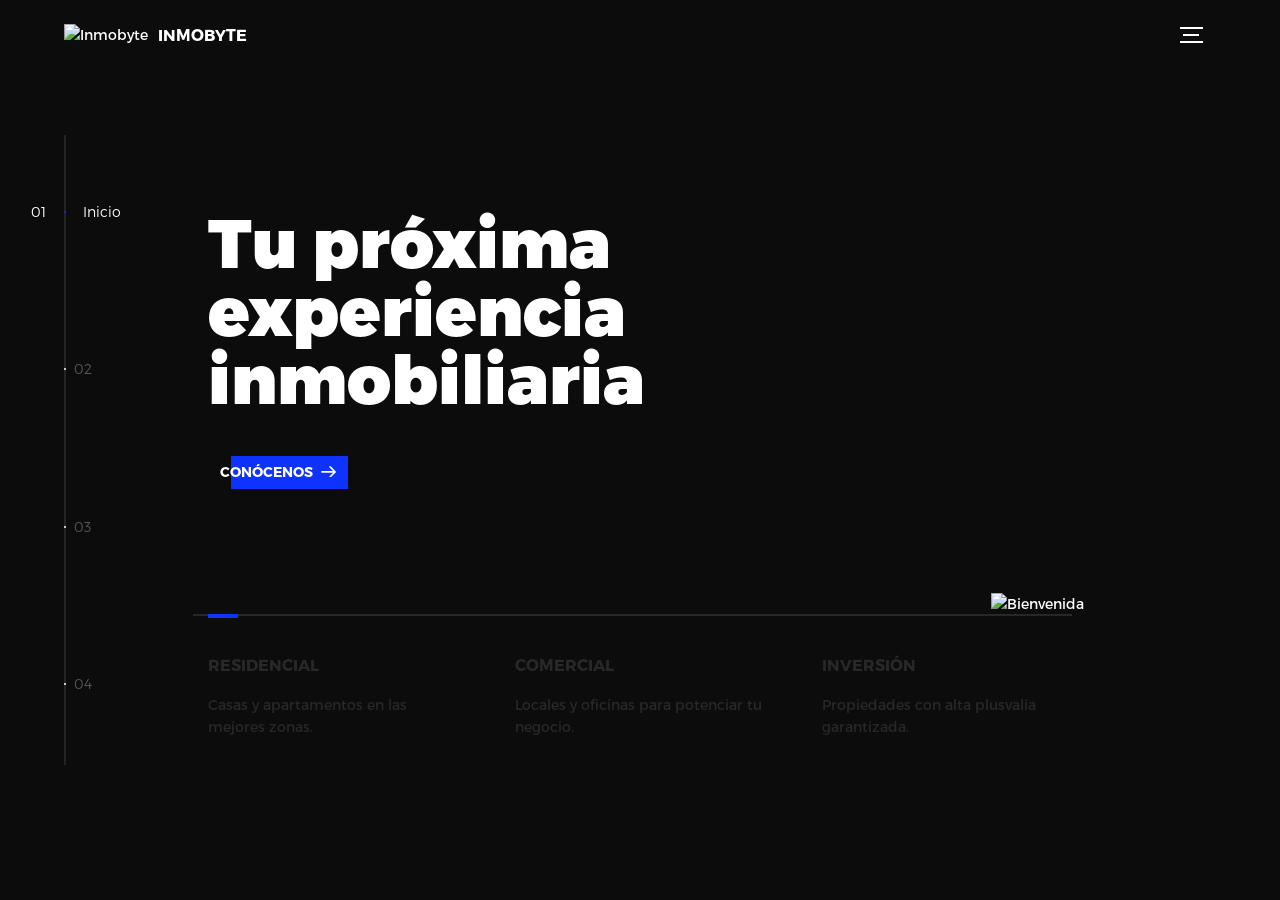
==== commit 6ca39f94: "Branch Marvin actualizada" ====
--- a/index.html
+++ b/index.html
@@ -1,7 +1,7 @@
 <!DOCTYPE html>
 <html lang="es">
 <head>
-  <title>Global Inmobiliaria</title>
+  <title>Inmobyte</title>
   <meta charset="utf-8">
   <meta name="viewport" content="width=device-width, initial-scale=1">
   <meta http-equiv="X-UA-Compatible" content="IE=edge">
@@ -11,10 +11,10 @@
 
 <div class="device-notification">
   <a class="device-notification--logo" href="#0">
-    <img src="assets/img/logo.png" alt="Global">
-    <p>Global</p>
+    <img src="assets/img/logo.png" alt="Inmobyte">
+    <p>Inmobyte</p>
   </a>
-  <p class="device-notification--message">Global has so much to offer that we must request you orient your device to portrait or find a larger screen. You won't be disappointed.</p>
+  <p class="device-notification--message">Inmobyte has so much to offer that we must request you orient your device to portrait or find a larger screen. You won't be disappointed.</p>
 </div>
 
 <div class="perspective effect-rotate-left">
@@ -24,8 +24,8 @@
 
         <header class="header">
           <a class="header--logo" href="index.html">
-            <img src="assets/img/logo.png" alt="Global">
-            <p>Global</p>
+            <img src="assets/img/logo.png" alt="Inmobyte">
+            <p>Inmobyte</p>
           </a>
           <button class="header--cta cta">Conócenos</button>
           <div class="header--nav-toggle"><span></span></div>
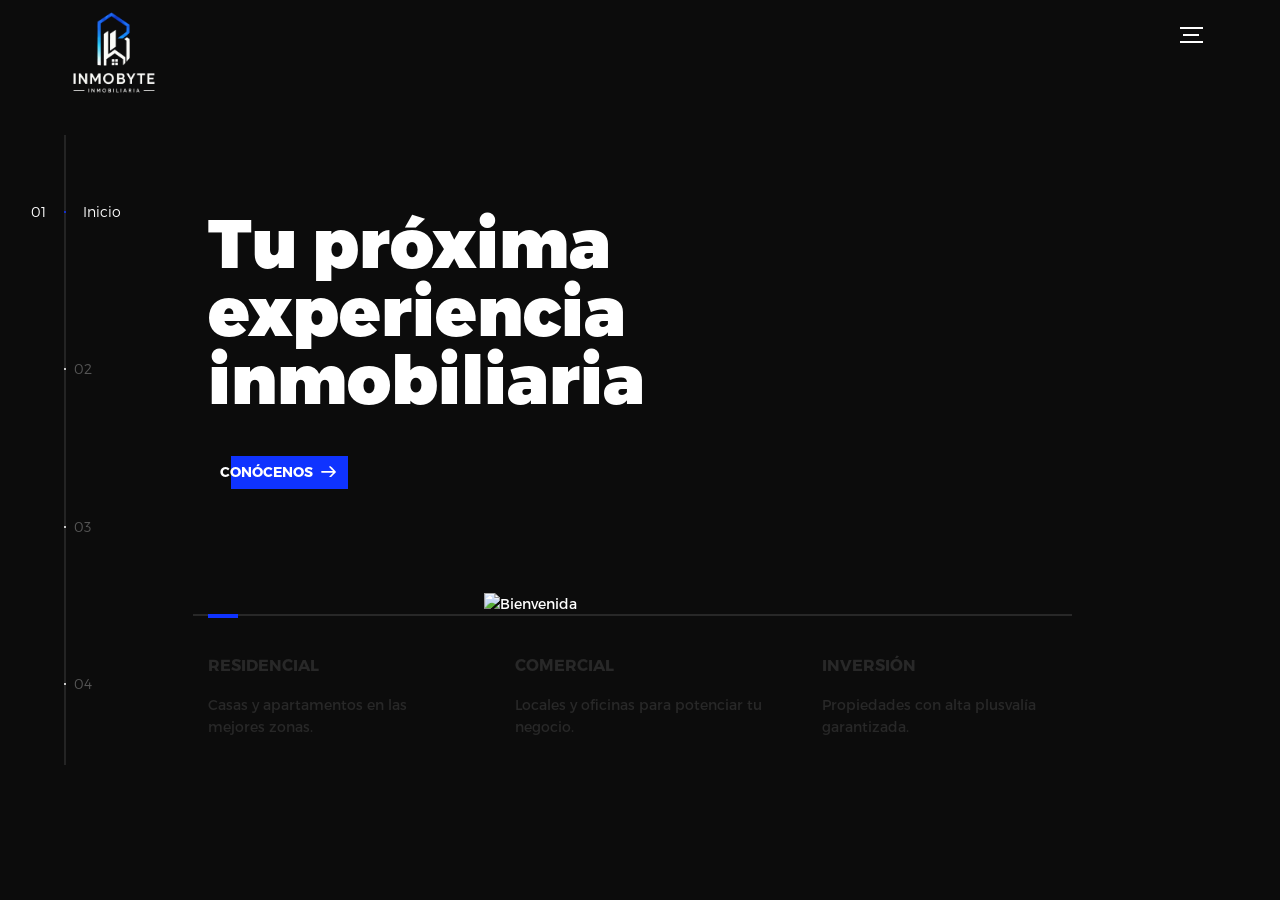
==== commit 9ffb321e: "Cambios generales a todos los proyectos e index" ====
--- a/index.html
+++ b/index.html
@@ -12,7 +12,6 @@
 <div class="device-notification">
   <a class="device-notification--logo" href="#0">
     <img src="assets/img/logo.png" alt="Inmobyte">
-    <p>Inmobyte</p>
   </a>
   <p class="device-notification--message">Inmobyte has so much to offer that we must request you orient your device to portrait or find a larger screen. You won't be disappointed.</p>
 </div>
@@ -25,7 +24,6 @@
         <header class="header">
           <a class="header--logo" href="index.html">
             <img src="assets/img/logo.png" alt="Inmobyte">
-            <p>Inmobyte</p>
           </a>
           <button class="header--cta cta">Conócenos</button>
           <div class="header--nav-toggle"><span></span></div>
--- a/assets/css/main.css
+++ b/assets/css/main.css
@@ -1,1569 +1,1840 @@
 /* Main compiled stylesheet kept as the active runtime CSS to avoid visual regressions. */
 
-@font-face   {
-  font-family:'Montserrat';
-  src:url("fonts/Montserrat-Black.eot");
-  src:local("☺"),url("fonts/Montserrat-Black.woff") format("woff"),url("fonts/Montserrat-Black.ttf") format("truetype"),url("fonts/Montserrat-Black.svg") format("svg");
-  font-weight:900;
-  font-style:normal
-}
-@font-face   {
-  font-family:'Montserrat';
-  src:url("fonts/Montserrat-Bold.eot");
-  src:local("☺"),url("fonts/Montserrat-Bold.woff") format("woff"),url("fonts/Montserrat-Bold.ttf") format("truetype"),url("fonts/Montserrat-Bold.svg") format("svg");
-  font-weight:700;
-  font-style:normal
-}
-@font-face   {
-  font-family:'Montserrat';
-  src:url("fonts/Montserrat-Regular.eot");
-  src:local("☺"),url("fonts/Montserrat-Regular.woff") format("woff"),url("fonts/Montserrat-Regular.ttf") format("truetype"),url("fonts/Montserrat-Regular.svg") format("svg");
-  font-weight:400;
-  font-style:normal
-}
-@font-face   {
-  font-family:'Montserrat';
-  src:url("fonts/Montserrat-Light.eot");
-  src:local("☺"),url("fonts/Montserrat-Light.woff") format("woff"),url("fonts/Montserrat-Light.ttf") format("truetype"),url("fonts/Montserrat-Light.svg") format("svg");
-  font-weight:300;
-  font-style:normal
-}
-/*! normalize.css v3.0.2 | MIT License | git.io/normalize */html   {
-  font-family:sans-serif;
-  -ms-text-size-adjust:100%;
-  -webkit-text-size-adjust:100%
-}
-body   {
-  margin:0
-}
-article,aside,details,figcaption,figure,footer,header,hgroup,main,menu,nav,section,summary   {
-  display:block
-}
-audio,canvas,progress,video   {
-  display:inline-block;
-  vertical-align:baseline
-}
-audio:not([controls])   {
-  display:none;
-  height:0
-}
-[hidden],template   {
-  display:none
-}
-a   {
-  background-color:transparent
-}
-a:active,a:hover   {
-  outline:0
-}
-abbr[title]   {
-  border-bottom:1px dotted
-}
-b,strong   {
-  font-weight:bold
-}
-dfn   {
-  font-style:italic
-}
-h1   {
-  font-size:2em;
-  margin:0.67em 0
-}
-mark   {
-  background:#ff0;
-  color:#000
-}
-small   {
-  font-size:80%
-}
-sub,sup   {
-  font-size:75%;
-  line-height:0;
-  position:relative;
-  vertical-align:baseline
-}
-sup   {
-  top:-0.5em
-}
-sub   {
-  bottom:-0.25em
-}
-img   {
-  border:0
-}
-svg:not(:root)   {
-  overflow:hidden
-}
-figure   {
-  margin:1em 40px
-}
-hr   {
-  box-sizing:content-box;
-  height:0
-}
-pre   {
-  overflow:auto
-}
-code,kbd,pre,samp   {
-  font-family:monospace, monospace;
-  font-size:1em
-}
-button,input,optgroup,select,textarea   {
-  color:inherit;
-  font:inherit;
-  margin:0
-}
-button   {
-  overflow:visible
-}
-button,select   {
-  text-transform:none
-}
-button,html input[type="button"],input[type="reset"],input[type="submit"]   {
-  -webkit-appearance:button;
-  cursor:pointer
-}
-button[disabled],html input[disabled]   {
-  cursor:default
-}
-button::-moz-focus-inner,input::-moz-focus-inner   {
-  border:0;
-  padding:0
-}
-input   {
-  line-height:normal
-}
-input[type="checkbox"],input[type="radio"]   {
-  box-sizing:border-box;
-  padding:0
-}
-input[type="number"]::-webkit-inner-spin-button,input[type="number"]::-webkit-outer-spin-button   {
-  height:auto
-}
-input[type="search"]   {
-  -webkit-appearance:textfield;
-  box-sizing:content-box
-}
-input[type="search"]::-webkit-search-cancel-button,input[type="search"]::-webkit-search-decoration   {
-  -webkit-appearance:none
-}
-fieldset   {
-  border:1px solid #c0c0c0;
-  margin:0 2px;
-  padding:0.35em 0.625em 0.75em
-}
-legend   {
-  border:0;
-  padding:0
-}
-textarea   {
-  overflow:auto
-}
-optgroup   {
-  font-weight:bold
-}
-table   {
-  border-collapse:collapse;
-  border-spacing:0
-}
-td,th   {
-  padding:0
-}
-::-moz-selection   {
-  background:#FFF498
-}
-::selection   {
-  background:#FFF498
-}
-::-moz-selection   {
-  background:#FFF498
-}
-img::-moz-selection   {
-  background:transparent
-}
-img::selection   {
-  background:transparent
-}
-img::-moz-selection   {
-  background:transparent
-}
-body   {
-  -webkit-tap-highlight-color:#FFF498
-}
-body   {
-  background-color:#0c0c0c;
-  font-size:14px;
-  line-height:1.6;
-  font-family:"Montserrat",sans-serif;
-  color:#fff;
-  -webkit-font-smoothing:antialiased;
-  -webkit-text-size-adjust:100%
-}
-.l-viewport   {
-  position:relative;
-  width:100%;
-  height:100vh;
-  box-shadow:0 0 45px 5px rgba(0,0,0,0.85);
-  overflow:hidden
-}
-.l-wrapper   {
-  position:relative;
-  width:1440px;
-  max-width:90%;
-  height:100%;
-  margin:0 auto
-}
-.l-side-nav   {
-  position:absolute;
-  left:0;
-  display:-webkit-box;
-  display:-webkit-flex;
-  display:-ms-flexbox;
-  display:flex;
-  height:100%;
-  -webkit-box-align:center;
-  -webkit-align-items:center;
-  -ms-flex-align:center;
-  align-items:center
-}
-.l-side-nav::before   {
-  content:"";
-  position:absolute;
-  top:50%;
-  left:0;
-  -webkit-transform:translateY(-50%);
-  transform:translateY(-50%);
-  width:2px;
-  height:70%;
-  max-height:750px;
-  background-color:#555;
-  opacity:.35;
-  z-index:10
-}
-@media (max-width: 1180px)   {
-  .l-side-nav   {
-    display:none
-  }
-}
-.l-main-content   {
-  position:relative;
-  width:100%;
-  height:100%;
-  margin:0;
-  padding:0;
-  list-style:none
-}
-.l-section   {
-  position:absolute;
-  width:100%;
-  height:100%
-}
-.device-notification   {
-  display:none;
-  position:fixed;
-  top:0;
-  left:0;
-  width:100%;
-  height:100%;
-  -webkit-box-orient:vertical;
-  -webkit-box-direction:normal;
-  -webkit-flex-direction:column;
-  -ms-flex-direction:column;
-  flex-direction:column;
-  -webkit-box-align:center;
-  -webkit-align-items:center;
-  -ms-flex-align:center;
-  -ms-grid-row-align:center;
-  align-items:center;
-  -webkit-box-pack:center;
-  -webkit-justify-content:center;
-  -ms-flex-pack:center;
-  justify-content:center;
-  background-color:#0c0c0c;
-  z-index:12
-}
-.device-notification--logo   {
-  display:-webkit-box;
-  display:-webkit-flex;
-  display:-ms-flexbox;
-  display:flex;
-  -webkit-box-align:center;
-  -webkit-align-items:center;
-  -ms-flex-align:center;
-  align-items:center;
-  text-decoration:none;
-  color:#fff
-}
-.device-notification--logo p   {
-  margin:0 0 0 10px;
-  font-size:16px;
-  font-weight:700;
-  text-transform:uppercase
-}
-.device-notification--message   {
-  width:70%;
-  margin:30px 0 0 0;
-  font-weight:700;
-  text-align:center
-}
-@media (max-width: 767px) and (min-width: 601px) and (max-height: 680px)   {
-  .device-notification   {
-    display:-webkit-box;
-    display:-webkit-flex;
-    display:-ms-flexbox;
-    display:flex
-  }
-}
-@media (max-width: 600px) and (min-width: 480px) and (max-height: 580px)   {
-  .device-notification   {
-    display:-webkit-box;
-    display:-webkit-flex;
-    display:-ms-flexbox;
-    display:flex
-  }
-}
-@media (max-width: 736px) and (min-width: 360px) and (orientation: landscape)   {
-  .device-notification   {
-    display:-webkit-box;
-    display:-webkit-flex;
-    display:-ms-flexbox;
-    display:flex
-  }
-}
-@media(max-width: 359px)   {
-  .device-notification   {
-    display:-webkit-box;
-    display:-webkit-flex;
-    display:-ms-flexbox;
-    display:flex
-  }
-}
-.section   {
-  opacity:0;
-  visibility:hidden;
-  -webkit-transition:opacity .4s ease-in-out,visibility 0s .4s;
-  transition:opacity .4s ease-in-out,visibility 0s .4s
-}
-.section--is-active   {
-  opacity:1;
-  visibility:visible;
-  z-index:1;
-  -webkit-transition:opacity .4s ease-in-out .4s;
-  transition:opacity .4s ease-in-out .4s
-}
-.section--next   {
-  -webkit-transform:translateY(-45px);
-  transform:translateY(-45px);
-  -webkit-transition:-webkit-transform .4s ease-in-out;
-  transition:-webkit-transform .4s ease-in-out;
-  transition:transform .4s ease-in-out;
-  transition:transform .4s ease-in-out, -webkit-transform .4s ease-in-out
-}
-.section--prev   {
-  -webkit-transform:translateY(45px);
-  transform:translateY(45px);
-  -webkit-transition:-webkit-transform .4s ease-in-out;
-  transition:-webkit-transform .4s ease-in-out;
-  transition:transform .4s ease-in-out;
-  transition:transform .4s ease-in-out, -webkit-transform .4s ease-in-out
-}
-.header   {
-  position:absolute;
-  top:0;
-  left:0;
-  display:-webkit-box;
-  display:-webkit-flex;
-  display:-ms-flexbox;
-  display:flex;
-  width:100%;
-  height:70px;
-  -webkit-box-align:center;
-  -webkit-align-items:center;
-  -ms-flex-align:center;
-  align-items:center;
-  -webkit-box-pack:justify;
-  -webkit-justify-content:space-between;
-  -ms-flex-pack:justify;
-  justify-content:space-between;
-  z-index:10
-}
-.header--logo   {
-  display:-webkit-box;
-  display:-webkit-flex;
-  display:-ms-flexbox;
-  display:flex;
-  -webkit-box-align:center;
-  -webkit-align-items:center;
-  -ms-flex-align:center;
-  align-items:center;
-  text-decoration:none;
-  color:#fff
-}
-.header--logo p   {
-  margin:0 0 0 10px;
-  font-size:16px;
-  font-weight:700;
-  text-transform:uppercase
-}
-.header--nav-toggle   {
-  display:-webkit-box;
-  display:-webkit-flex;
-  display:-ms-flexbox;
-  display:flex;
-  width:50px;
-  height:50px;
-  -webkit-box-orient:vertical;
-  -webkit-box-direction:normal;
-  -webkit-flex-direction:column;
-  -ms-flex-direction:column;
-  flex-direction:column;
-  -webkit-box-align:center;
-  -webkit-align-items:center;
-  -ms-flex-align:center;
-  align-items:center;
-  -webkit-box-pack:center;
-  -webkit-justify-content:center;
-  -ms-flex-pack:center;
-  justify-content:center;
-  cursor:pointer
-}
-.header--nav-toggle span,.header--nav-toggle::before,.header--nav-toggle::after   {
-  content:"";
-  position:relative;
-  width:16px;
-  height:2px;
-  background-color:#fff
-}
-.header--nav-toggle::before   {
-  bottom:5px;
-  width:23px
-}
-.header--nav-toggle::after   {
-  top:5px;
-  width:23px
-}
-.header--cta   {
-  position:absolute;
-  top:50%;
-  left:50%;
-  -webkit-transform:translate(-50%, -50%);
-  transform:translate(-50%, -50%);
-  padding:0 20px;
-  line-height:30px;
-  text-decoration:none;
-  color:#fff;
-  font-weight:700;
-  text-transform:uppercase;
-  background-color:#0f33ff;
-  border:none;
-  opacity:0;
-  visibility:hidden;
-  -webkit-transition:opacity .4s ease-in-out,visibility 0s .4s;
-  transition:opacity .4s ease-in-out,visibility 0s .4s
-}
-.header--cta:focus   {
-  outline:none
-}
-.header--cta.is-active   {
-  opacity:1;
-  visibility:visible;
-  -webkit-transition:opacity .4s ease-in-out .4s;
-  transition:opacity .4s ease-in-out .4s
-}
-@media (max-width: 767px)   {
-  .header--cta   {
-    display:none
-  }
-}
-.side-nav   {
-  position:relative;
-  display:-webkit-box;
-  display:-webkit-flex;
-  display:-ms-flexbox;
-  display:flex;
-  width:100px;
-  height:70%;
-  max-height:750px;
-  -webkit-box-orient:vertical;
-  -webkit-box-direction:normal;
-  -webkit-flex-direction:column;
-  -ms-flex-direction:column;
-  flex-direction:column;
-  -webkit-justify-content:space-around;
-  -ms-flex-pack:distribute;
-  justify-content:space-around;
-  margin:0;
-  padding:0;
-  list-style-position:inside;
-  z-index:10
-}
-.side-nav>li   {
-  position:relative;
-  top:-5px;
-  color:#fff;
-  font-size:6px;
-  cursor:pointer
-}
-.side-nav>li span   {
-  position:relative;
-  top:3px;
-  left:10px;
-  color:#fff;
-  font-size:14px;
-  font-weight:300;
-  opacity:0;
-  visibility:hidden
-}
-.side-nav>li::before   {
-  position:absolute;
-  top:3px;
-  left:10px;
-  color:#555;
-  font-size:14px;
-  font-weight:300
-}
-.side-nav li:nth-child(1)::before   {
-  content:"01"
-}
-.side-nav li:nth-child(2)::before   {
-  content:"02"
-}
-.side-nav li:nth-child(3)::before   {
-  content:"03"
-}
-.side-nav li:nth-child(4)::before   {
-  content:"04"
-}
-.side-nav li:nth-child(5)::before   {
-  content:"05"
-}
-.side-nav li.is-active   {
-  color:#0f33ff;
-  -webkit-transition:color .4s ease-in-out;
-  transition:color .4s ease-in-out
-}
-.side-nav li.is-active span   {
-  opacity:1;
-  visibility:visible;
-  -webkit-transition:opacity .4s ease-in-out;
-  transition:opacity .4s ease-in-out
-}
-.side-nav li.is-active::before   {
-  left:-33px;
-  color:#fff
-}
-.intro   {
-  position:relative;
-  display:-webkit-box;
-  display:-webkit-flex;
-  display:-ms-flexbox;
-  display:flex;
-  width:900px;
-  max-width:75%;
-  height:100%;
-  -webkit-box-orient:vertical;
-  -webkit-box-direction:normal;
-  -webkit-flex-direction:column;
-  -ms-flex-direction:column;
-  flex-direction:column;
-  -webkit-box-pack:center;
-  -webkit-justify-content:center;
-  -ms-flex-pack:center;
-  justify-content:center;
-  margin:0 auto
-}
-@media (max-width: 1180px)   {
-  .intro   {
-    max-width:100%
-  }
-}
-.intro--banner   {
-  position:relative;
-  height:475px
-}
-.intro--banner::before   {
-  content:"";
-  position:absolute;
-  bottom:20px;
-  left:-15px;
-  right:0;
-  height:2px;
-  background-color:#282828
-}
-.intro--banner::after   {
-  content:"";
-  position:absolute;
-  bottom:18px;
-  left:0;
-  width:30px;
-  height:4px;
-  background-color:#0f33ff
-}
-.intro--banner h1   {
-  position:relative;
-  font-size:68px;
-  font-weight:900;
-  line-height:1;
-  z-index:1
-}
-.intro--banner button   {
-  position:relative;
-  padding:5px 17px 5px 12px;
-  font-weight:700;
-  text-transform:uppercase;
-  background-color:transparent;
-  border:none
-}
-.intro--banner button .btn-background   {
-  position:absolute;
-  top:0;
-  left:23px;
-  right:0;
-  height:100%;
-  background-color:#0f33ff;
-  z-index:-1;
-  -webkit-transition:left .2s ease-in-out;
-  transition:left .2s ease-in-out
-}
-.intro--banner button:hover .btn-background   {
-  left:0
-}
-.intro--banner button:focus   {
-  outline:none
-}
-.intro--banner button svg   {
-  position:relative;
-  left:5px;
-  width:15px;
-  fill:#fff
-}
-.intro--banner img   {
-  position:absolute;
-  bottom:21px;
-  right:-12px
-}
-.intro--options   {
-  display:-webkit-box;
-  display:-webkit-flex;
-  display:-ms-flexbox;
-  display:flex;
-  -webkit-box-pack:justify;
-  -webkit-justify-content:space-between;
-  -ms-flex-pack:justify;
-  justify-content:space-between;
-  margin:0;
-  padding:0;
-  list-style:none
-}
-.intro--options>a   {
-  max-width:250px;
-  text-decoration:none;
-  color:#282828;
-  -webkit-transition:color .2s ease-in-out;
-  transition:color .2s ease-in-out
-}
-.intro--options>a:hover   {
-  color:#fff
-}
-.intro--options h3   {
-  font-size:16px;
-  text-transform:uppercase
-}
-.intro--options p   {
-  margin-bottom:0
-}
-@media (max-width: 900px)   {
-  .intro--banner   {
-    height:380px
-  }
-  .intro--banner h1   {
-    font-size:55px
-  }
-  .intro--banner img   {
-    width:430px
-  }
-  .intro--options>a   {
-    margin-right:30px
-  }
-  .intro--options>a:last-child   {
-    margin-right:0
-  }
-}
-@media (max-width: 767px)   {
-  .intro--banner   {
-    height:305px
-  }
-  .intro--banner h1   {
-    font-size:44px
-  }
-  .intro--banner img   {
-    width:330px
-  }
-  .intro--options   {
-    display:block
-  }
-  .intro--options>a   {
-    display:block;
-    max-width:100%;
-    margin:0 0 30px 0
-  }
-  .intro--options>a:last-child   {
-    margin-bottom:0
-  }
-}
-@media (max-width: 600px)   {
-  .intro--banner   {
-    height:360px
-  }
-  .intro--banner h1   {
-    font-size:55px
-  }
-  .intro--banner img   {
-    display:none
-  }
-}
-@media (max-width: 600px) and (max-height: 750px)   {
-  .intro--banner   {
-    height:auto
-  }
-  .intro--banner::before,.intro--banner::after   {
-    display:none
-  }
-  .intro--banner h1   {
-    margin-top:0
-  }
-  .intro--options   {
-    display:none
-  }
-}
-.work   {
-  position:relative;
-  display:-webkit-box;
-  display:-webkit-flex;
-  display:-ms-flexbox;
-  display:flex;
-  width:960px;
-  max-width:80%;
-  height:100%;
-  -webkit-box-orient:vertical;
-  -webkit-box-direction:normal;
-  -webkit-flex-direction:column;
-  -ms-flex-direction:column;
-  flex-direction:column;
-  -webkit-box-pack:center;
-  -webkit-justify-content:center;
-  -ms-flex-pack:center;
-  justify-content:center;
-  margin:0 auto
-}
-@media (max-width: 1180px)   {
-  .work   {
-    max-width:100%
-  }
-}
-.work h2   {
-  margin:0 0 20px 0;
-  font-size:30px;
-  text-align:center
-}
-.work--lockup   {
-  position:relative
-}
-.work--lockup .slider   {
-  position:relative;
-  display:-webkit-box;
-  display:-webkit-flex;
-  display:-ms-flexbox;
-  display:flex;
-  width:80%;
-  margin:0 auto;
-  padding:0;
-  list-style:none
-}
-.work--lockup .slider--item   {
-  position:absolute;
-  display:none;
-  text-align:center
-}
-.work--lockup .slider--item a   {
-  text-decoration:none;
-  color:#858585
-}
-.work--lockup .slider--item-title   {
-  margin-top:10px;
-  font-size:12px;
-  font-weight:700;
-  text-transform:uppercase
-}
-.work--lockup .slider--item-description   {
-  display:none;
-  max-width:250px;
-  margin:0 auto
-}
-.work--lockup .slider--item-image   {
-  width:150px;
-  height:150px;
-  margin:0 auto;
-  border-radius:50%;
-  overflow:hidden
-}
-.work--lockup .slider--item-image img   {
-  width:100%
-}
-.work--lockup .slider--item-left   {
-  top:50%;
-  left:0;
-  -webkit-transform:translateY(-50%);
-  transform:translateY(-50%);
-  display:block
-}
-.work--lockup .slider--item-right   {
-  top:50%;
-  right:0;
-  -webkit-transform:translateY(-50%);
-  transform:translateY(-50%);
-  display:block
-}
-.work--lockup .slider--item-center   {
-  position:relative;
-  top:30px;
-  left:50%;
-  -webkit-transform:translateX(-50%);
-  transform:translateX(-50%);
-  display:block
-}
-.work--lockup .slider--item-center a   {
-  color:#fff
-}
-.work--lockup .slider--item-center .slider--item-title   {
-  margin-top:25px;
-  font-size:16px
-}
-.work--lockup .slider--item-center .slider--item-description   {
-  display:block
-}
-.work--lockup .slider--item-center .slider--item-image   {
-  width:300px;
-  height:300px
-}
-.work--lockup .slider--next,.work--lockup .slider--prev   {
-  position:absolute;
-  top:160px;
-  display:-webkit-box;
-  display:-webkit-flex;
-  display:-ms-flexbox;
-  display:flex;
-  width:50px;
-  height:50px;
-  -webkit-box-align:center;
-  -webkit-align-items:center;
-  -ms-flex-align:center;
-  align-items:center;
-  -webkit-box-pack:center;
-  -webkit-justify-content:center;
-  -ms-flex-pack:center;
-  justify-content:center;
-  background-color:#282828;
-  border-radius:50%;
-  cursor:pointer
-}
-.work--lockup .slider--next svg,.work--lockup .slider--prev svg   {
-  width:20px;
-  fill:#fff
-}
-.work--lockup .slider--next   {
-  right:0
-}
-.work--lockup .slider--prev   {
-  left:0
-}
-@media (max-width: 900px)   {
-  .work--lockup .slider--item-image   {
-    width:120px;
-    height:120px
-  }
-  .work--lockup .slider--item-center .slider--item-image   {
-    width:240px;
-    height:240px
-  }
-  .work--lockup .slider--next,.work--lockup .slider--prev   {
-    top:130px
-  }
-}
-@media (max-width: 767px)   {
-  .work--lockup .slider   {
-    width:75%
-  }
-  .work--lockup .slider--item-image   {
-    width:90px;
-    height:90px
-  }
-  .work--lockup .slider--item-center .slider--item-image   {
-    width:190px;
-    height:190px
-  }
-  .work--lockup .slider--next,.work--lockup .slider--prev   {
-    top:105px
-  }
-}
-@media (max-width: 600px)   {
-  .work--lockup .slider   {
-    width:auto
-  }
-  .work--lockup .slider--item-left,.work--lockup .slider--item-right   {
-    display:none
-  }
-}
-.about   {
-  position:relative;
-  display:-webkit-box;
-  display:-webkit-flex;
-  display:-ms-flexbox;
-  display:flex;
-  width:900px;
-  max-width:75%;
-  height:100%;
-  -webkit-box-orient:vertical;
-  -webkit-box-direction:normal;
-  -webkit-flex-direction:column;
-  -ms-flex-direction:column;
-  flex-direction:column;
-  -webkit-box-pack:center;
-  -webkit-justify-content:center;
-  -ms-flex-pack:center;
-  justify-content:center;
-  margin:0 auto
-}
-@media (max-width: 1180px)   {
-  .about   {
-    max-width:100%
-  }
-}
-.about--banner   {
-  position:relative;
-  height:475px
-}
-.about--banner::before   {
-  content:"";
-  position:absolute;
-  top:20px;
-  left:200px;
-  -webkit-transform:rotate(-25deg);
-  transform:rotate(-25deg);
-  border:5px solid #0f33ff;
-  border-right-color:transparent;
-  border-bottom-color:transparent
-}
-.about--banner::after   {
-  content:"";
-  position:absolute;
-  top:75px;
-  left:400px;
-  -webkit-transform:rotate(45deg);
-  transform:rotate(45deg);
-  width:10px;
-  height:10px;
-  background-color:#0f33ff
-}
-.about--banner h2   {
-  position:relative;
-  margin-top:35px;
-  font-size:68px;
-  font-weight:900;
-  line-height:1;
-  z-index:1
-}
-.about--banner h2::before   {
-  content:"";
-  position:absolute;
-  top:60px;
-  left:268px;
-  width:30px;
-  height:30px;
-  background-color:#0f33ff;
-  border-radius:50%
-}
-.about--banner h2::after   {
-  content:"";
-  position:absolute;
-  top:255px;
-  left:255px;
-  width:10px;
-  height:10px;
-  background-color:#0f33ff
-}
-.about--banner a   {
-  padding:5px 17px 5px 0;
-  text-decoration:none;
-  color:#fff;
-  font-weight:700;
-  text-transform:uppercase;
-  background-color:transparent
-}
-.about--banner a:hover svg   {
-  left:10px
-}
-.about--banner a svg   {
-  position:relative;
-  left:5px;
-  width:15px;
-  fill:#fff;
-  -webkit-transition:left .2s ease-in-out;
-  transition:left .2s ease-in-out
-}
-.about--banner img   {
-  position:absolute;
-  bottom:-90px;
-  right:-12px
-}
-.about--options   {
-  display:-webkit-box;
-  display:-webkit-flex;
-  display:-ms-flexbox;
-  display:flex;
-  max-width:600px;
-  -webkit-box-pack:justify;
-  -webkit-justify-content:space-between;
-  -ms-flex-pack:justify;
-  justify-content:space-between;
-  margin:0;
-  padding:0;
-  list-style:none
-}
-.about--options>a   {
-  position:relative;
-  width:150px;
-  height:75px;
-  text-decoration:none;
-  color:#fff;
-  border:10px solid #0f33ff;
-  background-position:center;
-  background-size:cover;
-  background-repeat:no-repeat
-}
-.about--options>a:nth-child(1)   {
-  background-image:url("../img/about-winners.jpg")
-}
-.about--options>a:nth-child(2)   {
-  background-image:url("../img/about-philosophy.jpg")
-}
-.about--options>a:nth-child(3)   {
-  background-image:url("../img/about-history.jpg")
-}
-.about--options>a:hover h3   {
-  bottom:-50px
-}
-.about--options h3   {
-  position:absolute;
-  bottom:-38px;
-  left:10px;
-  font-size:16px;
-  text-transform:uppercase;
-  -webkit-transition:bottom .2s ease-in-out,left .2s ease-in-out;
-  transition:bottom .2s ease-in-out,left .2s ease-in-out
-}
-@media (max-width: 767px)   {
-  .about--banner   {
-    height:305px
-  }
-  .about--banner::before   {
-    top:0;
-    left:125px
-  }
-  .about--banner::after   {
-    top:35px;
-    left:260px
-  }
-  .about--banner h2   {
-    margin-top:10px;
-    font-size:44px
-  }
-  .about--banner h2::before   {
-    top:28px;
-    left:168px
-  }
-  .about--banner h2::after   {
-    top:163px;
-    left:163px
-  }
-  .about--banner img   {
-    width:315px
-  }
-}
-@media (max-width: 600px)   {
-  .about--banner   {
-    height:auto
-  }
-  .about--banner::before   {
-    left:155px
-  }
-  .about--banner::after   {
-    left:310px
-  }
-  .about--banner h2   {
-    margin-top:0;
-    font-size:55px
-  }
-  .about--banner h2::before   {
-    top:43px;
-    left:214px
-  }
-  .about--banner h2::after   {
-    top:205px;
-    left:205px
-  }
-  .about--banner img   {
-    display:none
-  }
-  .about--options   {
-    display:none
-  }
-}
-.contact   {
-  position:fixed;
-  top:0;
-  left:0;
-  width:100%;
-  height:100%;
-  background-image:url("../img/contact-visual.png");
-  background-position:center;
-  background-size:cover;
-  background-repeat:no-repeat
-}
-.contact--lockup   {
-  position:relative;
-  display:-webkit-box;
-  display:-webkit-flex;
-  display:-ms-flexbox;
-  display:flex;
-  width:900px;
-  max-width:75%;
-  height:100%;
-  -webkit-box-align:center;
-  -webkit-align-items:center;
-  -ms-flex-align:center;
-  align-items:center;
-  -webkit-box-pack:end;
-  -webkit-justify-content:flex-end;
-  -ms-flex-pack:end;
-  justify-content:flex-end;
-  margin:0 auto
-}
-@media (max-width: 1180px)   {
-  .contact--lockup   {
-    max-width:90%
-  }
-}
-@media (max-width: 767px)   {
-  .contact--lockup   {
-    -webkit-box-pack:center;
-    -webkit-justify-content:center;
-    -ms-flex-pack:center;
-    justify-content:center
-  }
-}
-.contact--lockup .modal   {
-  padding:45px 45px;
-  text-align:center;
-  background-color:#0c0c0c;
-  box-shadow:0 0 30px 0 rgba(0,0,0,0.75)
-}
-.contact--lockup .modal--information p,.contact--lockup .modal--information a   {
-  display:block;
-  margin:14px 0;
-  text-decoration:none;
-  color:#fff;
-  font-weight:700
-}
-.contact--lockup .modal--information p   {
-  margin-top:0
-}
-.contact--lockup .modal--options   {
-  margin:0;
-  padding:0;
-  list-style:none
-}
-.contact--lockup .modal--options>li   {
-  width:130px;
-  margin:0 auto 25px auto
-}
-.contact--lockup .modal--options li:nth-child(1)   {
-  background-color:#1769ff
-}
-.contact--lockup .modal--options li:nth-child(2)   {
-  background-color:#ea4c89
-}
-.contact--lockup .modal--options li:nth-child(3)   {
-  margin-bottom:0;
-  background-color:#0f33ff;
-  text-transform:uppercase
-}
-.contact--lockup .modal--options a   {
-  display:block;
-  width:100%;
-  padding:8px 0;
-  text-decoration:none;
-  color:#fff;
-  font-weight:700
-}
-.hire   {
-  position:relative;
-  display:-webkit-box;
-  display:-webkit-flex;
-  display:-ms-flexbox;
-  display:flex;
-  width:700px;
-  max-width:75%;
-  height:100%;
-  -webkit-box-orient:vertical;
-  -webkit-box-direction:normal;
-  -webkit-flex-direction:column;
-  -ms-flex-direction:column;
-  flex-direction:column;
-  -webkit-box-pack:center;
-  -webkit-justify-content:center;
-  -ms-flex-pack:center;
-  justify-content:center;
-  margin:0 auto
-}
-@media (max-width: 1180px)   {
-  .hire   {
-    max-width:100%
-  }
-}
-.hire h2   {
-  margin:0 0 20px 0;
-  font-size:30px;
-  text-align:center
-}
-.work-request   {
-  display:-webkit-box;
-  display:-webkit-flex;
-  display:-ms-flexbox;
-  display:flex;
-  width:100%;
-  -webkit-box-orient:vertical;
-  -webkit-box-direction:normal;
-  -webkit-flex-direction:column;
-  -ms-flex-direction:column;
-  flex-direction:column;
-  -webkit-box-align:center;
-  -webkit-align-items:center;
-  -ms-flex-align:center;
-  align-items:center;
-  color:#fff
-}
-.work-request input[type="submit"]   {
-  width:400px;
-  max-width:100%;
-  line-height:50px;
-  font-size:16px;
-  font-weight:700;
-  text-transform:uppercase;
-  background-color:#0f33ff;
-  border:none;
-  border-radius:0
-}
-.work-request input[type="submit"]:focus   {
-  outline:none
-}
-.work-request--options   {
-  display:-webkit-box;
-  display:-webkit-flex;
-  display:-ms-flexbox;
-  display:flex;
-  width:100%;
-  -webkit-box-orient:vertical;
-  -webkit-box-direction:normal;
-  -webkit-flex-direction:column;
-  -ms-flex-direction:column;
-  flex-direction:column;
-  -webkit-box-align:center;
-  -webkit-align-items:center;
-  -ms-flex-align:center;
-  align-items:center;
-  margin:30px 0
-}
-.work-request--options .options-a   {
-  display:-webkit-box;
-  display:-webkit-flex;
-  display:-ms-flexbox;
-  display:flex;
-  width:100%;
-  -webkit-box-pack:justify;
-  -webkit-justify-content:space-between;
-  -ms-flex-pack:justify;
-  justify-content:space-between
-}
-.work-request--options .options-b   {
-  display:-webkit-box;
-  display:-webkit-flex;
-  display:-ms-flexbox;
-  display:flex;
-  width:72%;
-  -webkit-flex-wrap:wrap;
-  -ms-flex-wrap:wrap;
-  flex-wrap:wrap;
-  -webkit-justify-content:space-around;
-  -ms-flex-pack:distribute;
-  justify-content:space-around
-}
-.work-request--options label   {
-  display:block;
-  width:200px;
-  margin-bottom:30px;
-  line-height:50px;
-  font-size:16px;
-  font-weight:700;
-  text-align:center;
-  border:2px solid #fff;
-  cursor:pointer;
-  -webkit-transition:background-color .2s ease-in-out,border-color .2s ease-in-out;
-  transition:background-color .2s ease-in-out,border-color .2s ease-in-out
-}
-.work-request--options label svg   {
-  position:relative;
-  left:-5px;
-  width:0;
-  fill:#fff;
-  -webkit-transition:width .2s ease-in-out;
-  transition:width .2s ease-in-out
-}
-.work-request--options input[type="checkbox"]   {
-  display:none
-}
-.work-request--options input[type="checkbox"]:checked+label   {
-  background-color:#0f33ff;
-  border-color:#0f33ff
-}
-.work-request--options input[type="checkbox"]:checked+label svg   {
-  width:15px
-}
-.work-request--information   {
-  display:-webkit-box;
-  display:-webkit-flex;
-  display:-ms-flexbox;
-  display:flex;
-  width:100%;
-  -webkit-box-pack:justify;
-  -webkit-justify-content:space-between;
-  -ms-flex-pack:justify;
-  justify-content:space-between;
-  margin-bottom:60px
-}
-.work-request--information .information-name,.work-request--information .information-email   {
-  position:relative;
-  width:45%;
-  height:50px;
-  font-size:30px;
-  font-weight:300
-}
-.work-request--information input[type="text"],.work-request--information input[type="email"]   {
-  width:100%;
-  padding:0 0 5px 0;
-  background-color:transparent;
-  border:none;
-  border-bottom:1px solid #fff;
-  border-radius:0
-}
-.work-request--information input[type="text"]:focus,.work-request--information input[type="email"]:focus   {
-  outline:none;
-  background-color:#0c0c0c
-}
-.work-request--information label   {
-  position:absolute;
-  top:0;
-  left:0;
-  pointer-events:none;
-  -webkit-transition:top .2s ease-in-out,font-size .2s ease-in-out;
-  transition:top .2s ease-in-out,font-size .2s ease-in-out
-}
-.work-request--information input:focus+label,.work-request--information input.has-value+label   {
-  top:-15px;
-  font-size:14px
-}
-@media (max-width: 767px)   {
-  .work-request--options   {
-    -webkit-box-orient:horizontal;
-    -webkit-box-direction:normal;
-    -webkit-flex-direction:row;
-    -ms-flex-direction:row;
-    flex-direction:row;
-    -webkit-justify-content:space-around;
-    -ms-flex-pack:distribute;
-    justify-content:space-around
-  }
-  .work-request--options .options-a,.work-request--options .options-b   {
-    display:block;
-    width:auto
-  }
-}
-@media (max-width: 600px)   {
-  .work-request--options   {
-    margin:20px 0
-  }
-}
-@media (max-width: 600px) and (max-width: 415px)   {
-  .work-request--options   {
-    -webkit-box-pack:justify;
-    -webkit-justify-content:space-between;
-    -ms-flex-pack:justify;
-    justify-content:space-between
-  }
-}
-@media (max-width: 600px)   {
-  .work-request--options label   {
-    width:150px;
-    margin-bottom:15px;
-    font-size:14px
-  }
-  .work-request--options input[type="checkbox"]:checked+label svg   {
-    width:12px
-  }
-  .work-request--information   {
-    margin-bottom:30px
-  }
-  .work-request--information .information-name,.work-request--information .information-email   {
-    height:40px;
-    font-size:24px
-  }
-}
-.perspective   {
-  position:relative;
-  width:100%;
-  height:100%;
-  overflow:hidden
-}
-.perspective--modalview   {
-  position:fixed;
-  -webkit-perspective:1500px;
-  perspective:1500px
-}
-.container   {
-  position:relative;
-  -webkit-transform:translateZ(0) translateX(0) rotateY(0deg);
-  transform:translateZ(0) translateX(0) rotateY(0deg);
-  min-height:100%;
-  outline:30px solid #0f33ff;
-  -webkit-transition:-webkit-transform .4s;
-  transition:-webkit-transform .4s;
-  transition:transform .4s;
-  transition:transform .4s, -webkit-transform .4s
-}
-.modalview .container   {
-  position:absolute;
-  width:100%;
-  height:100%;
-  overflow:hidden;
-  -webkit-backface-visibility:hidden;
-  backface-visibility:hidden
-}
-.effect-rotate-left .container   {
-  -webkit-transform-origin:0% 50%;
-  transform-origin:0% 50%;
-  -webkit-transition:-webkit-transform .4s;
-  transition:-webkit-transform .4s;
-  transition:transform .4s;
-  transition:transform .4s, -webkit-transform .4s
-}
-.effect-rotate-left--animate .container   {
-  -webkit-transform:translateZ(-1800px) translateX(-50%) rotateY(45deg);
-  transform:translateZ(-1800px) translateX(-50%) rotateY(45deg);
-  outline:30px solid #0f33ff
-}
-.outer-nav   {
-  position:absolute;
-  top:50%;
-  left:55%;
-  -webkit-transform:translateY(-50%);
-  transform:translateY(-50%);
-  -webkit-transform-style:preserve-3d;
-  transform-style:preserve-3d;
-  margin:0;
-  padding:0;
-  list-style:none;
-  text-align:center;
-  visibility:hidden;
-  -webkit-transition:visibility 0s .2s;
-  transition:visibility 0s .2s
-}
-.outer-nav.is-vis   {
-  visibility:visible
-}
-.outer-nav--return   {
-  position:absolute;
-  top:0;
-  left:0;
-  width:100%;
-  height:100%;
-  display:none;
-  cursor:pointer;
-  z-index:11
-}
-.outer-nav--return.is-vis   {
-  display:block
-}
-.outer-nav>li   {
-  -webkit-transform-style:preserve-3d;
-  transform-style:preserve-3d;
-  -webkit-transform:translateX(350px) translateZ(-1000px);
-  transform:translateX(350px) translateZ(-1000px);
-  font-size:55px;
-  font-weight:900;
-  opacity:0;
-  cursor:pointer;
-  -webkit-transition:opacity .2s,-webkit-transform .2s;
-  transition:opacity .2s,-webkit-transform .2s;
-  transition:transform .2s,opacity .2s;
-  transition:transform .2s,opacity .2s,-webkit-transform .2s
-}
-.outer-nav>li.is-vis   {
-  -webkit-transform:translateX(0) translateZ(0);
-  transform:translateX(0) translateZ(0);
-  opacity:1;
-  -webkit-transition:opacity .4s,-webkit-transform .4s;
-  transition:opacity .4s,-webkit-transform .4s;
-  transition:transform .4s,opacity .4s;
-  transition:transform .4s,opacity .4s,-webkit-transform .4s
-}
-.outer-nav>li::before   {
-  content:"";
-  position:absolute;
-  top:50%;
-  left:50%;
-  -webkit-transform:translate(-50%, -25%);
-  transform:translate(-50%, -25%);
-  width:110%;
-  height:15px;
-  opacity:0;
-  background-color:#0f33ff
-}
-.outer-nav>li.is-active::before   {
-  opacity:1
-}
-@media (max-width: 767px)   {
-  .outer-nav>li   {
-    font-size:44px
-  }
-}
-@media (max-width: 600px)   {
-  .outer-nav>li   {
-    font-size:34px
-  }
-}
-.outer-nav li.is-vis:nth-child(2)   {
-  -webkit-transition-delay:.04s;
-  transition-delay:.04s
-}
-.outer-nav li.is-vis:nth-child(3)   {
-  -webkit-transition-delay:.08s;
-  transition-delay:.08s
-}
-.outer-nav li.is-vis:nth-child(4)   {
-  -webkit-transition-delay:.12s;
-  transition-delay:.12s
-}
-.outer-nav li.is-vis:nth-child(5)   {
-  -webkit-transition-delay:.16s;
-  transition-delay:.16s
-}
+@font-face {
+    font-family: 'Montserrat';
+    src: url("fonts/Montserrat-Black.eot");
+    src: local("☺"), url("fonts/Montserrat-Black.woff") format("woff"), url("fonts/Montserrat-Black.ttf") format("truetype"), url("fonts/Montserrat-Black.svg") format("svg");
+    font-weight: 900;
+    font-style: normal
+}
+
+@font-face {
+    font-family: 'Montserrat';
+    src: url("fonts/Montserrat-Bold.eot");
+    src: local("☺"), url("fonts/Montserrat-Bold.woff") format("woff"), url("fonts/Montserrat-Bold.ttf") format("truetype"), url("fonts/Montserrat-Bold.svg") format("svg");
+    font-weight: 700;
+    font-style: normal
+}
+
+@font-face {
+    font-family: 'Montserrat';
+    src: url("fonts/Montserrat-Regular.eot");
+    src: local("☺"), url("fonts/Montserrat-Regular.woff") format("woff"), url("fonts/Montserrat-Regular.ttf") format("truetype"), url("fonts/Montserrat-Regular.svg") format("svg");
+    font-weight: 400;
+    font-style: normal
+}
+
+@font-face {
+    font-family: 'Montserrat';
+    src: url("fonts/Montserrat-Light.eot");
+    src: local("☺"), url("fonts/Montserrat-Light.woff") format("woff"), url("fonts/Montserrat-Light.ttf") format("truetype"), url("fonts/Montserrat-Light.svg") format("svg");
+    font-weight: 300;
+    font-style: normal
+}
+
+/*! normalize.css v3.0.2 | MIT License | git.io/normalize */
+html {
+    font-family: sans-serif;
+    -ms-text-size-adjust: 100%;
+    -webkit-text-size-adjust: 100%
+}
+
+body {
+    margin: 0
+}
+
+article, aside, details, figcaption, figure, footer, header, hgroup, main, menu, nav, section, summary {
+    display: block
+}
+
+audio, canvas, progress, video {
+    display: inline-block;
+    vertical-align: baseline
+}
+
+audio:not([controls]) {
+    display: none;
+    height: 0
+}
+
+[hidden], template {
+    display: none
+}
+
+a {
+    background-color: transparent
+}
+
+a:active, a:hover {
+    outline: 0
+}
+
+abbr[title] {
+    border-bottom: 1px dotted
+}
+
+b, strong {
+    font-weight: bold
+}
+
+dfn {
+    font-style: italic
+}
+
+h1 {
+    font-size: 2em;
+    margin: 0.67em 0
+}
+
+mark {
+    background: #ff0;
+    color: #000
+}
+
+small {
+    font-size: 80%
+}
+
+sub, sup {
+    font-size: 75%;
+    line-height: 0;
+    position: relative;
+    vertical-align: baseline
+}
+
+sup {
+    top: -0.5em
+}
+
+sub {
+    bottom: -0.25em
+}
+
+img {
+    border: 0
+}
+
+svg:not(:root) {
+    overflow: hidden
+}
+
+figure {
+    margin: 1em 40px
+}
+
+hr {
+    box-sizing: content-box;
+    height: 0
+}
+
+pre {
+    overflow: auto
+}
+
+code, kbd, pre, samp {
+    font-family: monospace, monospace;
+    font-size: 1em
+}
+
+button, input, optgroup, select, textarea {
+    color: inherit;
+    font: inherit;
+    margin: 0
+}
+
+button {
+    overflow: visible
+}
+
+button, select {
+    text-transform: none
+}
+
+button, html input[type="button"], input[type="reset"], input[type="submit"] {
+    -webkit-appearance: button;
+    cursor: pointer
+}
+
+button[disabled], html input[disabled] {
+    cursor: default
+}
+
+button::-moz-focus-inner, input::-moz-focus-inner {
+    border: 0;
+    padding: 0
+}
+
+input {
+    line-height: normal
+}
+
+input[type="checkbox"], input[type="radio"] {
+    box-sizing: border-box;
+    padding: 0
+}
+
+input[type="number"]::-webkit-inner-spin-button, input[type="number"]::-webkit-outer-spin-button {
+    height: auto
+}
+
+input[type="search"] {
+    -webkit-appearance: textfield;
+    box-sizing: content-box
+}
+
+input[type="search"]::-webkit-search-cancel-button, input[type="search"]::-webkit-search-decoration {
+    -webkit-appearance: none
+}
+
+fieldset {
+    border: 1px solid #c0c0c0;
+    margin: 0 2px;
+    padding: 0.35em 0.625em 0.75em
+}
+
+legend {
+    border: 0;
+    padding: 0
+}
+
+textarea {
+    overflow: auto
+}
+
+optgroup {
+    font-weight: bold
+}
+
+table {
+    border-collapse: collapse;
+    border-spacing: 0
+}
+
+td, th {
+    padding: 0
+}
+
+::-moz-selection {
+    background: #FFF498
+}
+
+::selection {
+    background: #FFF498
+}
+
+::-moz-selection {
+    background: #FFF498
+}
+
+img::-moz-selection {
+    background: transparent
+}
+
+img::selection {
+    background: transparent
+}
+
+img::-moz-selection {
+    background: transparent
+}
+
+body {
+    -webkit-tap-highlight-color: #FFF498
+}
+
+body {
+    background-color: #0c0c0c;
+    font-size: 14px;
+    line-height: 1.6;
+    font-family: "Montserrat", sans-serif;
+    color: #fff;
+    -webkit-font-smoothing: antialiased;
+    -webkit-text-size-adjust: 100%
+}
+
+.l-viewport {
+    position: relative;
+    width: 100%;
+    height: 100vh;
+    box-shadow: 0 0 45px 5px rgba(0, 0, 0, 0.85);
+    overflow: hidden
+}
+
+.l-wrapper {
+    position: relative;
+    width: 1440px;
+    max-width: 90%;
+    height: 100%;
+    margin: 0 auto
+}
+
+.l-side-nav {
+    position: absolute;
+    left: 0;
+    display: -webkit-box;
+    display: -webkit-flex;
+    display: -ms-flexbox;
+    display: flex;
+    height: 100%;
+    -webkit-box-align: center;
+    -webkit-align-items: center;
+    -ms-flex-align: center;
+    align-items: center
+}
+
+.l-side-nav::before {
+    content: "";
+    position: absolute;
+    top: 50%;
+    left: 0;
+    -webkit-transform: translateY(-50%);
+    transform: translateY(-50%);
+    width: 2px;
+    height: 70%;
+    max-height: 750px;
+    background-color: #555;
+    opacity: .35;
+    z-index: 10
+}
+
+@media (max-width: 1180px) {
+    .l-side-nav {
+        display: none
+    }
+}
+
+.l-main-content {
+    position: relative;
+    width: 100%;
+    height: 100%;
+    margin: 0;
+    padding: 0;
+    list-style: none
+}
+
+.l-section {
+    position: absolute;
+    width: 100%;
+    height: 100%
+}
+
+.device-notification {
+    display: none;
+    position: fixed;
+    top: 0;
+    left: 0;
+    width: 100%;
+    height: 100%;
+    -webkit-box-orient: vertical;
+    -webkit-box-direction: normal;
+    -webkit-flex-direction: column;
+    -ms-flex-direction: column;
+    flex-direction: column;
+    -webkit-box-align: center;
+    -webkit-align-items: center;
+    -ms-flex-align: center;
+    -ms-grid-row-align: center;
+    align-items: center;
+    -webkit-box-pack: center;
+    -webkit-justify-content: center;
+    -ms-flex-pack: center;
+    justify-content: center;
+    background-color: #0c0c0c;
+    z-index: 12
+}
+
+.device-notification--logo {
+    display: -webkit-box;
+    display: -webkit-flex;
+    display: -ms-flexbox;
+    display: flex;
+    -webkit-box-align: center;
+    -webkit-align-items: center;
+    -ms-flex-align: center;
+    align-items: center;
+    text-decoration: none;
+    color: #fff
+}
+
+.device-notification--logo p {
+    margin: 0 0 0 10px;
+    font-size: 16px;
+    font-weight: 700;
+    text-transform: uppercase
+}
+
+.device-notification--logo img {
+    width: 30px;
+}
+
+.device-notification--message {
+    width: 70%;
+    margin: 30px 0 0 0;
+    font-weight: 700;
+    text-align: center
+}
+
+@media (max-width: 767px) and (min-width: 601px) and (max-height: 680px) {
+    .device-notification {
+        display: -webkit-box;
+        display: -webkit-flex;
+        display: -ms-flexbox;
+        display: flex
+    }
+}
+
+@media (max-width: 600px) and (min-width: 480px) and (max-height: 580px) {
+    .device-notification {
+        display: -webkit-box;
+        display: -webkit-flex;
+        display: -ms-flexbox;
+        display: flex
+    }
+}
+
+@media (max-width: 736px) and (min-width: 360px) and (orientation: landscape) {
+    .device-notification {
+        display: -webkit-box;
+        display: -webkit-flex;
+        display: -ms-flexbox;
+        display: flex
+    }
+}
+
+@media (max-width: 359px) {
+    .device-notification {
+        display: -webkit-box;
+        display: -webkit-flex;
+        display: -ms-flexbox;
+        display: flex
+    }
+}
+
+.section {
+    opacity: 0;
+    visibility: hidden;
+    -webkit-transition: opacity .4s ease-in-out, visibility 0s .4s;
+    transition: opacity .4s ease-in-out, visibility 0s .4s
+}
+
+.section--is-active {
+    opacity: 1;
+    visibility: visible;
+    z-index: 1;
+    -webkit-transition: opacity .4s ease-in-out .4s;
+    transition: opacity .4s ease-in-out .4s
+}
+
+.section--next {
+    -webkit-transform: translateY(-45px);
+    transform: translateY(-45px);
+    -webkit-transition: -webkit-transform .4s ease-in-out;
+    transition: -webkit-transform .4s ease-in-out;
+    transition: transform .4s ease-in-out;
+    transition: transform .4s ease-in-out, -webkit-transform .4s ease-in-out
+}
+
+.section--prev {
+    -webkit-transform: translateY(45px);
+    transform: translateY(45px);
+    -webkit-transition: -webkit-transform .4s ease-in-out;
+    transition: -webkit-transform .4s ease-in-out;
+    transition: transform .4s ease-in-out;
+    transition: transform .4s ease-in-out, -webkit-transform .4s ease-in-out
+}
+
+.header {
+    position: absolute;
+    top: 0;
+    left: 0;
+    display: -webkit-box;
+    display: -webkit-flex;
+    display: -ms-flexbox;
+    display: flex;
+    width: 100%;
+    height: 70px;
+    -webkit-box-align: center;
+    -webkit-align-items: center;
+    -ms-flex-align: center;
+    align-items: center;
+    -webkit-box-pack: justify;
+    -webkit-justify-content: space-between;
+    -ms-flex-pack: justify;
+    justify-content: space-between;
+    z-index: 10
+}
+
+.header--logo {
+    display: -webkit-box;
+    display: -webkit-flex;
+    display: -ms-flexbox;
+    display: flex;
+    -webkit-box-align: center;
+    -webkit-align-items: center;
+    -ms-flex-align: center;
+    align-items: center;
+    text-decoration: none;
+    color: #fff
+}
+
+.header--logo p {
+    margin: 0 0 0 10px;
+    font-size: 16px;
+    font-weight: 700;
+    text-transform: uppercase
+}
+.header--logo img{
+    width: 100px;
+    padding-top:40px;
+}
+
+.header--nav-toggle {
+    display: -webkit-box;
+    display: -webkit-flex;
+    display: -ms-flexbox;
+    display: flex;
+    width: 50px;
+    height: 50px;
+    -webkit-box-orient: vertical;
+    -webkit-box-direction: normal;
+    -webkit-flex-direction: column;
+    -ms-flex-direction: column;
+    flex-direction: column;
+    -webkit-box-align: center;
+    -webkit-align-items: center;
+    -ms-flex-align: center;
+    align-items: center;
+    -webkit-box-pack: center;
+    -webkit-justify-content: center;
+    -ms-flex-pack: center;
+    justify-content: center;
+    cursor: pointer
+}
+
+.header--nav-toggle span, .header--nav-toggle::before, .header--nav-toggle::after {
+    content: "";
+    position: relative;
+    width: 16px;
+    height: 2px;
+    background-color: #fff
+}
+
+.header--nav-toggle::before {
+    bottom: 5px;
+    width: 23px
+}
+
+.header--nav-toggle::after {
+    top: 5px;
+    width: 23px
+}
+
+.header--cta {
+    position: absolute;
+    top: 50%;
+    left: 50%;
+    -webkit-transform: translate(-50%, -50%);
+    transform: translate(-50%, -50%);
+    padding: 0 20px;
+    line-height: 30px;
+    text-decoration: none;
+    color: #fff;
+    font-weight: 700;
+    text-transform: uppercase;
+    background-color: #0f33ff;
+    border: none;
+    opacity: 0;
+    visibility: hidden;
+    -webkit-transition: opacity .4s ease-in-out, visibility 0s .4s;
+    transition: opacity .4s ease-in-out, visibility 0s .4s
+}
+
+.header--cta:focus {
+    outline: none
+}
+
+.header--cta.is-active {
+    opacity: 1;
+    visibility: visible;
+    -webkit-transition: opacity .4s ease-in-out .4s;
+    transition: opacity .4s ease-in-out .4s
+}
+
+@media (max-width: 767px) {
+    .header--cta {
+        display: none
+    }
+}
+
+.side-nav {
+    position: relative;
+    display: -webkit-box;
+    display: -webkit-flex;
+    display: -ms-flexbox;
+    display: flex;
+    width: 100px;
+    height: 70%;
+    max-height: 750px;
+    -webkit-box-orient: vertical;
+    -webkit-box-direction: normal;
+    -webkit-flex-direction: column;
+    -ms-flex-direction: column;
+    flex-direction: column;
+    -webkit-justify-content: space-around;
+    -ms-flex-pack: distribute;
+    justify-content: space-around;
+    margin: 0;
+    padding: 0;
+    list-style-position: inside;
+    z-index: 10
+}
+
+.side-nav > li {
+    position: relative;
+    top: -5px;
+    color: #fff;
+    font-size: 6px;
+    cursor: pointer
+}
+
+.side-nav > li span {
+    position: relative;
+    top: 3px;
+    left: 10px;
+    color: #fff;
+    font-size: 14px;
+    font-weight: 300;
+    opacity: 0;
+    visibility: hidden
+}
+
+.side-nav > li::before {
+    position: absolute;
+    top: 3px;
+    left: 10px;
+    color: #555;
+    font-size: 14px;
+    font-weight: 300
+}
+
+.side-nav li:nth-child(1)::before {
+    content: "01"
+}
+
+.side-nav li:nth-child(2)::before {
+    content: "02"
+}
+
+.side-nav li:nth-child(3)::before {
+    content: "03"
+}
+
+.side-nav li:nth-child(4)::before {
+    content: "04"
+}
+
+.side-nav li:nth-child(5)::before {
+    content: "05"
+}
+
+.side-nav li.is-active {
+    color: #0f33ff;
+    -webkit-transition: color .4s ease-in-out;
+    transition: color .4s ease-in-out
+}
+
+.side-nav li.is-active span {
+    opacity: 1;
+    visibility: visible;
+    -webkit-transition: opacity .4s ease-in-out;
+    transition: opacity .4s ease-in-out
+}
+
+.side-nav li.is-active::before {
+    left: -33px;
+    color: #fff
+}
+
+.intro {
+    position: relative;
+    display: -webkit-box;
+    display: -webkit-flex;
+    display: -ms-flexbox;
+    display: flex;
+    width: 900px;
+    max-width: 75%;
+    height: 100%;
+    -webkit-box-orient: vertical;
+    -webkit-box-direction: normal;
+    -webkit-flex-direction: column;
+    -ms-flex-direction: column;
+    flex-direction: column;
+    -webkit-box-pack: center;
+    -webkit-justify-content: center;
+    -ms-flex-pack: center;
+    justify-content: center;
+    margin: 0 auto
+}
+
+@media (max-width: 1180px) {
+    .intro {
+        max-width: 100%
+    }
+}
+
+.intro--banner {
+    position: relative;
+    height: 475px
+}
+
+.intro--banner::before {
+    content: "";
+    position: absolute;
+    bottom: 20px;
+    left: -15px;
+    right: 0;
+    height: 2px;
+    background-color: #282828
+}
+
+.intro--banner::after {
+    content: "";
+    position: absolute;
+    bottom: 18px;
+    left: 0;
+    width: 30px;
+    height: 4px;
+    background-color: #0f33ff
+}
+
+.intro--banner h1 {
+    position: relative;
+    font-size: 68px;
+    font-weight: 900;
+    line-height: 1;
+    z-index: 1
+}
+
+.intro--banner button {
+    position: relative;
+    padding: 5px 17px 5px 12px;
+    font-weight: 700;
+    text-transform: uppercase;
+    background-color: transparent;
+    border: none
+}
+
+.intro--banner button .btn-background {
+    position: absolute;
+    top: 0;
+    left: 23px;
+    right: 0;
+    height: 100%;
+    background-color: #0f33ff;
+    z-index: -1;
+    -webkit-transition: left .2s ease-in-out;
+    transition: left .2s ease-in-out
+}
+
+.intro--banner button:hover .btn-background {
+    left: 0
+}
+
+.intro--banner button:focus {
+    outline: none
+}
+
+.intro--banner button svg {
+    position: relative;
+    left: 5px;
+    width: 15px;
+    fill: #fff
+}
+
+.intro--banner img {
+    position: absolute;
+    bottom: 21px;
+    right: -12px;
+    width: 600px;
+    max-width: 50vw;
+    height: auto;
+    object-fit: contain;
+}
+
+.intro--options {
+    display: -webkit-box;
+    display: -webkit-flex;
+    display: -ms-flexbox;
+    display: flex;
+    -webkit-box-pack: justify;
+    -webkit-justify-content: space-between;
+    -ms-flex-pack: justify;
+    justify-content: space-between;
+    margin: 0;
+    padding: 0;
+    list-style: none
+}
+
+.intro--options > a {
+    max-width: 250px;
+    text-decoration: none;
+    color: #282828;
+    -webkit-transition: color .2s ease-in-out;
+    transition: color .2s ease-in-out
+}
+
+.intro--options > a:hover {
+    color: #fff
+}
+
+.intro--options h3 {
+    font-size: 16px;
+    text-transform: uppercase
+}
+
+.intro--options p {
+    margin-bottom: 0
+}
+
+@media (max-width: 900px) {
+    .intro--banner {
+        height: 380px
+    }
+
+    .intro--banner h1 {
+        font-size: 55px
+    }
+
+    .intro--banner img {
+        width: 430px
+    }
+
+    .intro--options > a {
+        margin-right: 30px
+    }
+
+    .intro--options > a:last-child {
+        margin-right: 0
+    }
+}
+
+@media (max-width: 767px) {
+    .intro--banner {
+        height: 305px
+    }
+
+    .intro--banner h1 {
+        font-size: 44px
+    }
+
+    .intro--banner img {
+        width: 330px
+    }
+
+    .intro--options {
+        display: block
+    }
+
+    .intro--options > a {
+        display: block;
+        max-width: 100%;
+        margin: 0 0 30px 0
+    }
+
+    .intro--options > a:last-child {
+        margin-bottom: 0
+    }
+}
+
+@media (max-width: 600px) {
+    .intro--banner {
+        height: 360px
+    }
+
+    .intro--banner h1 {
+        font-size: 55px
+    }
+
+    .intro--banner img {
+        display: none
+    }
+}
+
+@media (max-width: 600px) and (max-height: 750px) {
+    .intro--banner {
+        height: auto
+    }
+
+    .intro--banner::before, .intro--banner::after {
+        display: none
+    }
+
+    .intro--banner h1 {
+        margin-top: 0
+    }
+
+    .intro--options {
+        display: none
+    }
+}
+
+.work {
+    position: relative;
+    display: -webkit-box;
+    display: -webkit-flex;
+    display: -ms-flexbox;
+    display: flex;
+    width: 960px;
+    max-width: 80%;
+    height: 100%;
+    -webkit-box-orient: vertical;
+    -webkit-box-direction: normal;
+    -webkit-flex-direction: column;
+    -ms-flex-direction: column;
+    flex-direction: column;
+    -webkit-box-pack: center;
+    -webkit-justify-content: center;
+    -ms-flex-pack: center;
+    justify-content: center;
+    margin: 0 auto
+}
+
+@media (max-width: 1180px) {
+    .work {
+        max-width: 100%
+    }
+}
+
+.work h2 {
+    margin: 0 0 20px 0;
+    font-size: 30px;
+    text-align: center
+}
+
+.work--lockup {
+    position: relative
+}
+
+.work--lockup .slider {
+    position: relative;
+    display: -webkit-box;
+    display: -webkit-flex;
+    display: -ms-flexbox;
+    display: flex;
+    width: 80%;
+    margin: 0 auto;
+    padding: 0;
+    list-style: none
+}
+
+.work--lockup .slider--item {
+    position: absolute;
+    display: none;
+    text-align: center
+}
+
+.work--lockup .slider--item a {
+    text-decoration: none;
+    color: #858585
+}
+
+.work--lockup .slider--item-title {
+    margin-top: 10px;
+    font-size: 12px;
+    font-weight: 700;
+    text-transform: uppercase
+}
+
+.work--lockup .slider--item-description {
+    display: none;
+    max-width: 250px;
+    margin: 0 auto
+}
+
+.work--lockup .slider--item-image {
+    width: 150px;
+    height: 150px;
+    margin: 0 auto;
+    border-radius: 50%;
+    overflow: hidden
+}
+
+.work--lockup .slider--item-image img {
+    width: 100%
+}
+
+.work--lockup .slider--item-left {
+    top: 50%;
+    left: 0;
+    -webkit-transform: translateY(-50%);
+    transform: translateY(-50%);
+    display: block
+}
+
+.work--lockup .slider--item-right {
+    top: 50%;
+    right: 0;
+    -webkit-transform: translateY(-50%);
+    transform: translateY(-50%);
+    display: block
+}
+
+.work--lockup .slider--item-center {
+    position: relative;
+    top: 30px;
+    left: 50%;
+    -webkit-transform: translateX(-50%);
+    transform: translateX(-50%);
+    display: block
+}
+
+.work--lockup .slider--item-center a {
+    color: #fff
+}
+
+.work--lockup .slider--item-center .slider--item-title {
+    margin-top: 25px;
+    font-size: 16px
+}
+
+.work--lockup .slider--item-center .slider--item-description {
+    display: block
+}
+
+.work--lockup .slider--item-center .slider--item-image {
+    width: 300px;
+    height: 300px
+}
+
+.work--lockup .slider--next, .work--lockup .slider--prev {
+    position: absolute;
+    top: 160px;
+    display: -webkit-box;
+    display: -webkit-flex;
+    display: -ms-flexbox;
+    display: flex;
+    width: 50px;
+    height: 50px;
+    -webkit-box-align: center;
+    -webkit-align-items: center;
+    -ms-flex-align: center;
+    align-items: center;
+    -webkit-box-pack: center;
+    -webkit-justify-content: center;
+    -ms-flex-pack: center;
+    justify-content: center;
+    background-color: #282828;
+    border-radius: 50%;
+    cursor: pointer
+}
+
+.work--lockup .slider--next svg, .work--lockup .slider--prev svg {
+    width: 20px;
+    fill: #fff
+}
+
+.work--lockup .slider--next {
+    right: 0
+}
+
+.work--lockup .slider--prev {
+    left: 0
+}
+
+@media (max-width: 900px) {
+    .work--lockup .slider--item-image {
+        width: 120px;
+        height: 120px
+    }
+
+    .work--lockup .slider--item-center .slider--item-image {
+        width: 240px;
+        height: 240px
+    }
+
+    .work--lockup .slider--next, .work--lockup .slider--prev {
+        top: 130px
+    }
+}
+
+@media (max-width: 767px) {
+    .work--lockup .slider {
+        width: 75%
+    }
+
+    .work--lockup .slider--item-image {
+        width: 90px;
+        height: 90px
+    }
+
+    .work--lockup .slider--item-center .slider--item-image {
+        width: 190px;
+        height: 190px
+    }
+
+    .work--lockup .slider--next, .work--lockup .slider--prev {
+        top: 105px
+    }
+}
+
+@media (max-width: 600px) {
+    .work--lockup .slider {
+        width: auto
+    }
+
+    .work--lockup .slider--item-left, .work--lockup .slider--item-right {
+        display: none
+    }
+}
+
+.about {
+    position: relative;
+    display: -webkit-box;
+    display: -webkit-flex;
+    display: -ms-flexbox;
+    display: flex;
+    width: 900px;
+    max-width: 75%;
+    height: 100%;
+    -webkit-box-orient: vertical;
+    -webkit-box-direction: normal;
+    -webkit-flex-direction: column;
+    -ms-flex-direction: column;
+    flex-direction: column;
+    -webkit-box-pack: center;
+    -webkit-justify-content: center;
+    -ms-flex-pack: center;
+    justify-content: center;
+    margin: 0 auto
+}
+
+@media (max-width: 1180px) {
+    .about {
+        max-width: 100%
+    }
+}
+
+.about--banner {
+    position: relative;
+    height: 475px
+}
+
+.about--banner::before {
+    content: "";
+    position: absolute;
+    top: 20px;
+    left: 200px;
+    -webkit-transform: rotate(-25deg);
+    transform: rotate(-25deg);
+    border: 5px solid #0f33ff;
+    border-right-color: transparent;
+    border-bottom-color: transparent
+}
+
+.about--banner::after {
+    content: "";
+    position: absolute;
+    top: 75px;
+    left: 400px;
+    -webkit-transform: rotate(45deg);
+    transform: rotate(45deg);
+    width: 10px;
+    height: 10px;
+    background-color: #0f33ff
+}
+
+.about--banner h2 {
+    position: relative;
+    margin-top: 35px;
+    font-size: 68px;
+    font-weight: 900;
+    line-height: 1;
+    z-index: 1
+}
+
+.about--banner h2::before {
+    content: "";
+    position: absolute;
+    top: 60px;
+    left: 268px;
+    width: 30px;
+    height: 30px;
+    background-color: #0f33ff;
+    border-radius: 50%
+}
+
+.about--banner h2::after {
+    content: "";
+    position: absolute;
+    top: 255px;
+    left: 255px;
+    width: 10px;
+    height: 10px;
+    background-color: #0f33ff
+}
+
+.about--banner a {
+    padding: 5px 17px 5px 0;
+    text-decoration: none;
+    color: #fff;
+    font-weight: 700;
+    text-transform: uppercase;
+    background-color: transparent
+}
+
+.about--banner a:hover svg {
+    left: 10px
+}
+
+.about--banner a svg {
+    position: relative;
+    left: 5px;
+    width: 15px;
+    fill: #fff;
+    -webkit-transition: left .2s ease-in-out;
+    transition: left .2s ease-in-out
+}
+
+.about--banner img {
+    position: absolute;
+    bottom: -90px;
+    right: -12px;
+    width: 600px;
+    max-width: 50vw;
+    height: auto;
+    object-fit: contain;
+}
+
+.about--options {
+    display: -webkit-box;
+    display: -webkit-flex;
+    display: -ms-flexbox;
+    display: flex;
+    max-width: 600px;
+    -webkit-box-pack: justify;
+    -webkit-justify-content: space-between;
+    -ms-flex-pack: justify;
+    justify-content: space-between;
+    margin: 0;
+    padding: 0;
+    list-style: none
+}
+
+.about--options > a {
+    position: relative;
+    width: 150px;
+    height: 75px;
+    text-decoration: none;
+    color: #fff;
+    border: 10px solid #0f33ff;
+    background-position: center;
+    background-size: cover;
+    background-repeat: no-repeat
+}
+
+.about--options > a:nth-child(1) {
+    background-image: url("../img/about-winners.jpg")
+}
+
+.about--options > a:nth-child(2) {
+    background-image: url("../img/about-philosophy.jpg")
+}
+
+.about--options > a:nth-child(3) {
+    background-image: url("../img/about-history.jpg")
+}
+
+.about--options > a:hover h3 {
+    bottom: -50px
+}
+
+.about--options h3 {
+    position: absolute;
+    bottom: -38px;
+    left: 10px;
+    font-size: 16px;
+    text-transform: uppercase;
+    -webkit-transition: bottom .2s ease-in-out, left .2s ease-in-out;
+    transition: bottom .2s ease-in-out, left .2s ease-in-out
+}
+
+@media (max-width: 767px) {
+    .about--banner {
+        height: 305px
+    }
+
+    .about--banner::before {
+        top: 0;
+        left: 125px
+    }
+
+    .about--banner::after {
+        top: 35px;
+        left: 260px
+    }
+
+    .about--banner h2 {
+        margin-top: 10px;
+        font-size: 44px
+    }
+
+    .about--banner h2::before {
+        top: 28px;
+        left: 168px
+    }
+
+    .about--banner h2::after {
+        top: 163px;
+        left: 163px
+    }
+
+    .about--banner img {
+        width: 315px
+    }
+}
+
+@media (max-width: 600px) {
+    .about--banner {
+        height: auto
+    }
+
+    .about--banner::before {
+        left: 155px
+    }
+
+    .about--banner::after {
+        left: 310px
+    }
+
+    .about--banner h2 {
+        margin-top: 0;
+        font-size: 55px
+    }
+
+    .about--banner h2::before {
+        top: 43px;
+        left: 214px
+    }
+
+    .about--banner h2::after {
+        top: 205px;
+        left: 205px
+    }
+
+    .about--banner img {
+        display: none
+    }
+
+    .about--options {
+        display: none
+    }
+}
+
+.contact {
+    position: fixed;
+    top: 0;
+    left: 0;
+    width: 100%;
+    height: 100%;
+    background-image: url("../img/contact-visual.png");
+    background-position: center;
+    background-size: cover;
+    background-repeat: no-repeat
+}
+
+.contact--lockup {
+    position: relative;
+    display: -webkit-box;
+    display: -webkit-flex;
+    display: -ms-flexbox;
+    display: flex;
+    width: 900px;
+    max-width: 75%;
+    height: 100%;
+    -webkit-box-align: center;
+    -webkit-align-items: center;
+    -ms-flex-align: center;
+    align-items: center;
+    -webkit-box-pack: end;
+    -webkit-justify-content: flex-end;
+    -ms-flex-pack: end;
+    justify-content: flex-end;
+    margin: 0 auto
+}
+
+@media (max-width: 1180px) {
+    .contact--lockup {
+        max-width: 90%
+    }
+}
+
+@media (max-width: 767px) {
+    .contact--lockup {
+        -webkit-box-pack: center;
+        -webkit-justify-content: center;
+        -ms-flex-pack: center;
+        justify-content: center
+    }
+}
+
+.contact--lockup .modal {
+    padding: 45px 45px;
+    text-align: center;
+    background-color: #0c0c0c;
+    box-shadow: 0 0 30px 0 rgba(0, 0, 0, 0.75)
+}
+
+.contact--lockup .modal--information p, .contact--lockup .modal--information a {
+    display: block;
+    margin: 14px 0;
+    text-decoration: none;
+    color: #fff;
+    font-weight: 700
+}
+
+.contact--lockup .modal--information p {
+    margin-top: 0
+}
+
+.contact--lockup .modal--options {
+    margin: 0;
+    padding: 0;
+    list-style: none
+}
+
+.contact--lockup .modal--options > li {
+    width: 130px;
+    margin: 0 auto 25px auto
+}
+
+.contact--lockup .modal--options li:nth-child(1) {
+    background-color: #1769ff
+}
+
+.contact--lockup .modal--options li:nth-child(2) {
+    background-color: #ea4c89
+}
+
+.contact--lockup .modal--options li:nth-child(3) {
+    margin-bottom: 0;
+    background-color: #0f33ff;
+    text-transform: uppercase
+}
+
+.contact--lockup .modal--options a {
+    display: block;
+    width: 100%;
+    padding: 8px 0;
+    text-decoration: none;
+    color: #fff;
+    font-weight: 700
+}
+
+.hire {
+    position: relative;
+    display: -webkit-box;
+    display: -webkit-flex;
+    display: -ms-flexbox;
+    display: flex;
+    width: 700px;
+    max-width: 75%;
+    height: 100%;
+    -webkit-box-orient: vertical;
+    -webkit-box-direction: normal;
+    -webkit-flex-direction: column;
+    -ms-flex-direction: column;
+    flex-direction: column;
+    -webkit-box-pack: center;
+    -webkit-justify-content: center;
+    -ms-flex-pack: center;
+    justify-content: center;
+    margin: 0 auto
+}
+
+@media (max-width: 1180px) {
+    .hire {
+        max-width: 100%
+    }
+}
+
+.hire h2 {
+    margin: 0 0 20px 0;
+    font-size: 30px;
+    text-align: center
+}
+
+.work-request {
+    display: -webkit-box;
+    display: -webkit-flex;
+    display: -ms-flexbox;
+    display: flex;
+    width: 100%;
+    -webkit-box-orient: vertical;
+    -webkit-box-direction: normal;
+    -webkit-flex-direction: column;
+    -ms-flex-direction: column;
+    flex-direction: column;
+    -webkit-box-align: center;
+    -webkit-align-items: center;
+    -ms-flex-align: center;
+    align-items: center;
+    color: #fff
+}
+
+.work-request input[type="submit"] {
+    width: 400px;
+    max-width: 100%;
+    line-height: 50px;
+    font-size: 16px;
+    font-weight: 700;
+    text-transform: uppercase;
+    background-color: #0f33ff;
+    border: none;
+    border-radius: 0
+}
+
+.work-request input[type="submit"]:focus {
+    outline: none
+}
+
+.work-request--options {
+    display: -webkit-box;
+    display: -webkit-flex;
+    display: -ms-flexbox;
+    display: flex;
+    width: 100%;
+    -webkit-box-orient: vertical;
+    -webkit-box-direction: normal;
+    -webkit-flex-direction: column;
+    -ms-flex-direction: column;
+    flex-direction: column;
+    -webkit-box-align: center;
+    -webkit-align-items: center;
+    -ms-flex-align: center;
+    align-items: center;
+    margin: 30px 0
+}
+
+.work-request--options .options-a {
+    display: -webkit-box;
+    display: -webkit-flex;
+    display: -ms-flexbox;
+    display: flex;
+    width: 100%;
+    -webkit-box-pack: justify;
+    -webkit-justify-content: space-between;
+    -ms-flex-pack: justify;
+    justify-content: space-between
+}
+
+.work-request--options .options-b {
+    display: -webkit-box;
+    display: -webkit-flex;
+    display: -ms-flexbox;
+    display: flex;
+    width: 72%;
+    -webkit-flex-wrap: wrap;
+    -ms-flex-wrap: wrap;
+    flex-wrap: wrap;
+    -webkit-justify-content: space-around;
+    -ms-flex-pack: distribute;
+    justify-content: space-around
+}
+
+.work-request--options label {
+    display: block;
+    width: 200px;
+    margin-bottom: 30px;
+    line-height: 50px;
+    font-size: 16px;
+    font-weight: 700;
+    text-align: center;
+    border: 2px solid #fff;
+    cursor: pointer;
+    -webkit-transition: background-color .2s ease-in-out, border-color .2s ease-in-out;
+    transition: background-color .2s ease-in-out, border-color .2s ease-in-out
+}
+
+.work-request--options label svg {
+    position: relative;
+    left: -5px;
+    width: 0;
+    fill: #fff;
+    -webkit-transition: width .2s ease-in-out;
+    transition: width .2s ease-in-out
+}
+
+.work-request--options input[type="checkbox"] {
+    display: none
+}
+
+.work-request--options input[type="checkbox"]:checked + label {
+    background-color: #0f33ff;
+    border-color: #0f33ff
+}
+
+.work-request--options input[type="checkbox"]:checked + label svg {
+    width: 15px
+}
+
+.work-request--information {
+    display: -webkit-box;
+    display: -webkit-flex;
+    display: -ms-flexbox;
+    display: flex;
+    width: 100%;
+    -webkit-box-pack: justify;
+    -webkit-justify-content: space-between;
+    -ms-flex-pack: justify;
+    justify-content: space-between;
+    margin-bottom: 60px
+}
+
+.work-request--information .information-name, .work-request--information .information-email {
+    position: relative;
+    width: 45%;
+    height: 50px;
+    font-size: 30px;
+    font-weight: 300
+}
+
+.work-request--information input[type="text"], .work-request--information input[type="email"] {
+    width: 100%;
+    padding: 0 0 5px 0;
+    background-color: transparent;
+    border: none;
+    border-bottom: 1px solid #fff;
+    border-radius: 0
+}
+
+.work-request--information input[type="text"]:focus, .work-request--information input[type="email"]:focus {
+    outline: none;
+    background-color: #0c0c0c
+}
+
+.work-request--information label {
+    position: absolute;
+    top: 0;
+    left: 0;
+    pointer-events: none;
+    -webkit-transition: top .2s ease-in-out, font-size .2s ease-in-out;
+    transition: top .2s ease-in-out, font-size .2s ease-in-out
+}
+
+.work-request--information input:focus + label, .work-request--information input.has-value + label {
+    top: -15px;
+    font-size: 14px
+}
+
+@media (max-width: 767px) {
+    .work-request--options {
+        -webkit-box-orient: horizontal;
+        -webkit-box-direction: normal;
+        -webkit-flex-direction: row;
+        -ms-flex-direction: row;
+        flex-direction: row;
+        -webkit-justify-content: space-around;
+        -ms-flex-pack: distribute;
+        justify-content: space-around
+    }
+
+    .work-request--options .options-a, .work-request--options .options-b {
+        display: block;
+        width: auto
+    }
+}
+
+@media (max-width: 600px) {
+    .work-request--options {
+        margin: 20px 0
+    }
+}
+
+@media (max-width: 600px) and (max-width: 415px) {
+    .work-request--options {
+        -webkit-box-pack: justify;
+        -webkit-justify-content: space-between;
+        -ms-flex-pack: justify;
+        justify-content: space-between
+    }
+}
+
+@media (max-width: 600px) {
+    .work-request--options label {
+        width: 150px;
+        margin-bottom: 15px;
+        font-size: 14px
+    }
+
+    .work-request--options input[type="checkbox"]:checked + label svg {
+        width: 12px
+    }
+
+    .work-request--information {
+        margin-bottom: 30px
+    }
+
+    .work-request--information .information-name, .work-request--information .information-email {
+        height: 40px;
+        font-size: 24px
+    }
+}
+
+.perspective {
+    position: relative;
+    width: 100%;
+    height: 100%;
+    overflow: hidden
+}
+
+.perspective--modalview {
+    position: fixed;
+    -webkit-perspective: 1500px;
+    perspective: 1500px
+}
+
+.container {
+    position: relative;
+    -webkit-transform: translateZ(0) translateX(0) rotateY(0deg);
+    transform: translateZ(0) translateX(0) rotateY(0deg);
+    min-height: 100%;
+    outline: 30px solid #0f33ff;
+    -webkit-transition: -webkit-transform .4s;
+    transition: -webkit-transform .4s;
+    transition: transform .4s;
+    transition: transform .4s, -webkit-transform .4s
+}
+
+.modalview .container {
+    position: absolute;
+    width: 100%;
+    height: 100%;
+    overflow: hidden;
+    -webkit-backface-visibility: hidden;
+    backface-visibility: hidden
+}
+
+.effect-rotate-left .container {
+    -webkit-transform-origin: 0% 50%;
+    transform-origin: 0% 50%;
+    -webkit-transition: -webkit-transform .4s;
+    transition: -webkit-transform .4s;
+    transition: transform .4s;
+    transition: transform .4s, -webkit-transform .4s
+}
+
+.effect-rotate-left--animate .container {
+    -webkit-transform: translateZ(-1800px) translateX(-50%) rotateY(45deg);
+    transform: translateZ(-1800px) translateX(-50%) rotateY(45deg);
+    outline: 30px solid #0f33ff
+}
+
+.outer-nav {
+    position: absolute;
+    top: 50%;
+    left: 55%;
+    -webkit-transform: translateY(-50%);
+    transform: translateY(-50%);
+    -webkit-transform-style: preserve-3d;
+    transform-style: preserve-3d;
+    margin: 0;
+    padding: 0;
+    list-style: none;
+    text-align: center;
+    visibility: hidden;
+    -webkit-transition: visibility 0s .2s;
+    transition: visibility 0s .2s
+}
+
+.outer-nav.is-vis {
+    visibility: visible
+}
+
+.outer-nav--return {
+    position: absolute;
+    top: 0;
+    left: 0;
+    width: 100%;
+    height: 100%;
+    display: none;
+    cursor: pointer;
+    z-index: 11
+}
+
+.outer-nav--return.is-vis {
+    display: block
+}
+
+.outer-nav > li {
+    -webkit-transform-style: preserve-3d;
+    transform-style: preserve-3d;
+    -webkit-transform: translateX(350px) translateZ(-1000px);
+    transform: translateX(350px) translateZ(-1000px);
+    font-size: 55px;
+    font-weight: 900;
+    opacity: 0;
+    cursor: pointer;
+    -webkit-transition: opacity .2s, -webkit-transform .2s;
+    transition: opacity .2s, -webkit-transform .2s;
+    transition: transform .2s, opacity .2s;
+    transition: transform .2s, opacity .2s, -webkit-transform .2s
+}
+
+.outer-nav > li.is-vis {
+    -webkit-transform: translateX(0) translateZ(0);
+    transform: translateX(0) translateZ(0);
+    opacity: 1;
+    -webkit-transition: opacity .4s, -webkit-transform .4s;
+    transition: opacity .4s, -webkit-transform .4s;
+    transition: transform .4s, opacity .4s;
+    transition: transform .4s, opacity .4s, -webkit-transform .4s
+}
+
+.outer-nav > li::before {
+    content: "";
+    position: absolute;
+    top: 50%;
+    left: 50%;
+    -webkit-transform: translate(-50%, -25%);
+    transform: translate(-50%, -25%);
+    width: 110%;
+    height: 15px;
+    opacity: 0;
+    background-color: #0f33ff
+}
+
+.outer-nav > li.is-active::before {
+    opacity: 1
+}
+
+@media (max-width: 767px) {
+    .outer-nav > li {
+        font-size: 44px
+    }
+}
+
+@media (max-width: 600px) {
+    .outer-nav > li {
+        font-size: 34px
+    }
+}
+
+.outer-nav li.is-vis:nth-child(2) {
+    -webkit-transition-delay: .04s;
+    transition-delay: .04s
+}
+
+.outer-nav li.is-vis:nth-child(3) {
+    -webkit-transition-delay: .08s;
+    transition-delay: .08s
+}
+
+.outer-nav li.is-vis:nth-child(4) {
+    -webkit-transition-delay: .12s;
+    transition-delay: .12s
+}
+
+.outer-nav li.is-vis:nth-child(5) {
+    -webkit-transition-delay: .16s;
+    transition-delay: .16s
+}
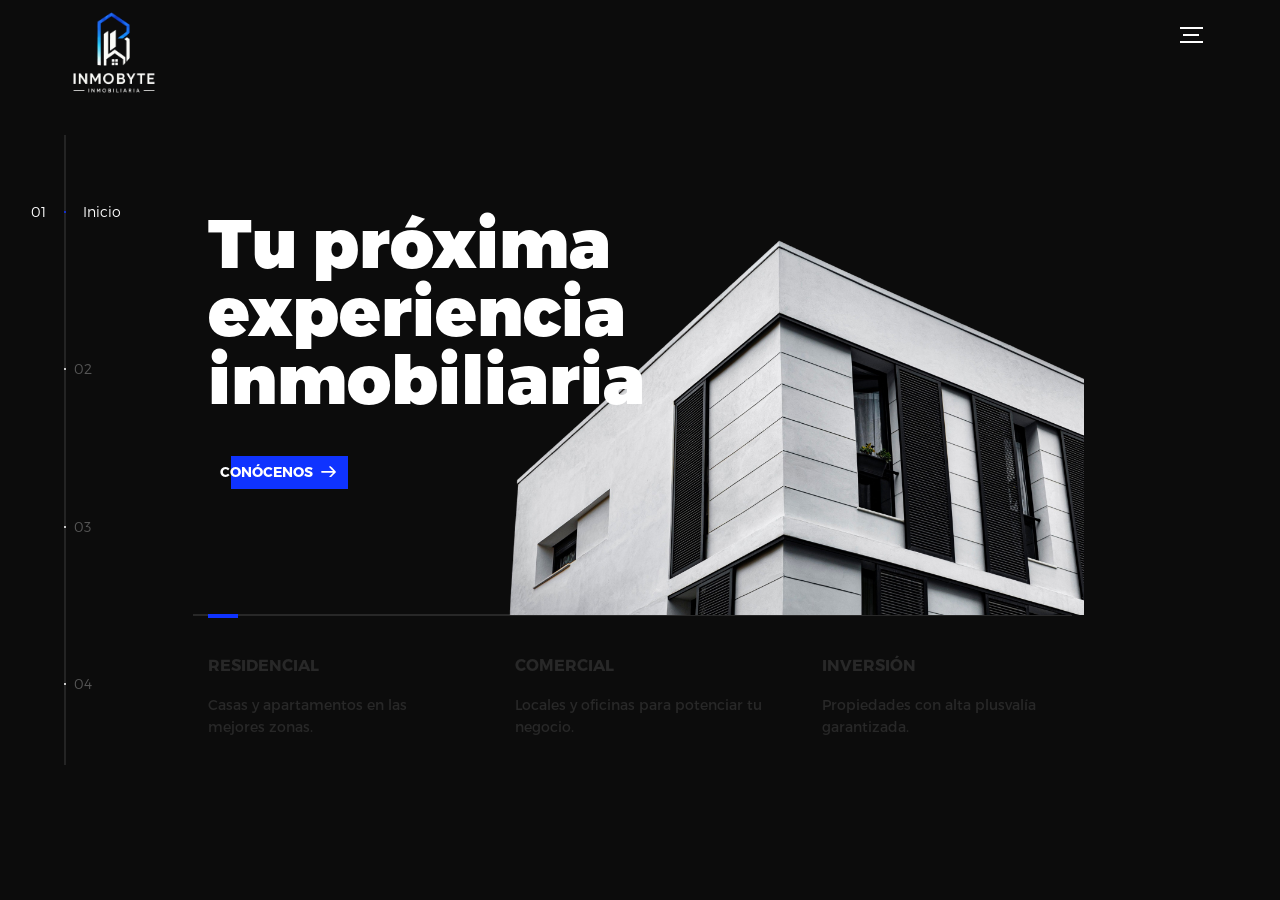
==== commit 7f25ea06: "Cambios a Inicio" ====
--- a/index.html
+++ b/index.html
@@ -33,8 +33,8 @@
         <nav class="l-side-nav">
           <ul class="side-nav">
             <li class="is-active"><span>Inicio</span></li>
+            <li><span>Nosotros</span></li>
             <li><span>Proyectos</span></li>
-            <li><span>Nosotros</span></li>
             <li><span>Contacto</span></li>
           </ul>
         </nav>
@@ -54,7 +54,7 @@
                   </svg>
                   <span class="btn-background"></span>
                 </button>
-                <img src="assets/img/introduction-visual.png" alt="Bienvenida">
+                <img src="assets/img/plain-concrete-structure-city.png" alt="Bienvenida">
               </div>
               <div class="intro--options">
                 <a href="pages/proyectos.html">
@@ -73,7 +73,32 @@
             </div>
           </li>
 
-          <!-- 02 PROYECTOS preview -->
+
+          <!-- 02 NOSOTROS preview -->
+          <li class="l-section section">
+            <div class="about">
+              <div class="about--banner">
+                <h2>Construimos<br>espacios para<br>vivir mejor</h2>
+                <a href="pages/nosotros.html">Conócenos
+                  <span>
+                    <svg version="1.1" xmlns="http://www.w3.org/2000/svg" viewBox="0 0 150 118" style="enable-background:new 0 0 150 118;">
+                      <g transform="translate(0,118) scale(.1,-.1)">
+                        <path d="M870,1167c-34-17-55-57-46-90c3-15,81-100,194-211l187-185l-565-1c-431,0-571-3-590-13c-55-28-64-94-18-137c21-20,33-20,597-20h575l-192-193C800,103,794,94,849,39c20-20,39-29,61-29c28,0,63,30,298,262c147,144,272,271,279,282c30,51,23,60-219,304C947,1180,926,1196,870,1167z"/>
+                      </g>
+                    </svg>
+                  </span>
+                </a>
+                <img src="assets/img/similar-9899244.jpeg" alt="Nosotros">
+              </div>
+              <div class="about--options">
+                <a href="pages/nosotros.html#valores"><h3>Valores</h3></a>
+                <a href="pages/nosotros.html#filosofia"><h3>Filosofia</h3></a>
+                <a href="pages/nosotros.html#historia"><h3>Historia</h3></a>
+              </div>
+            </div>
+          </li>
+
+                  <!-- 03 PROYECTOS preview -->
           <li class="l-section section">
             <div class="work">
               <h2>Proyectos destacados</h2>
@@ -125,30 +150,6 @@
             </div>
           </li>
 
-          <!-- 03 NOSOTROS preview -->
-          <li class="l-section section">
-            <div class="about">
-              <div class="about--banner">
-                <h2>Construimos<br>espacios para<br>vivir mejor</h2>
-                <a href="pages/nosotros.html">Conócenos
-                  <span>
-                    <svg version="1.1" xmlns="http://www.w3.org/2000/svg" viewBox="0 0 150 118" style="enable-background:new 0 0 150 118;">
-                      <g transform="translate(0,118) scale(.1,-.1)">
-                        <path d="M870,1167c-34-17-55-57-46-90c3-15,81-100,194-211l187-185l-565-1c-431,0-571-3-590-13c-55-28-64-94-18-137c21-20,33-20,597-20h575l-192-193C800,103,794,94,849,39c20-20,39-29,61-29c28,0,63,30,298,262c147,144,272,271,279,282c30,51,23,60-219,304C947,1180,926,1196,870,1167z"/>
-                      </g>
-                    </svg>
-                  </span>
-                </a>
-                <img src="assets/img/about-visual.png" alt="Nosotros">
-              </div>
-              <div class="about--options">
-                <a href="pages/nosotros.html#premios"><h3>Premios</h3></a>
-                <a href="pages/nosotros.html#filosofia"><h3>Filosofía</h3></a>
-                <a href="pages/nosotros.html#historia"><h3>Historia</h3></a>
-              </div>
-            </div>
-          </li>
-
           <!-- 04 CONTACTO preview -->
           <li class="l-section section">
             <div class="contact">
--- a/assets/css/main.css
+++ b/assets/css/main.css
@@ -1233,15 +1233,15 @@
 }
 
 .about--options > a:nth-child(1) {
-    background-image: url("../img/about-winners.jpg")
+    background-image: url("../img/abou-town.png")
 }
 
 .about--options > a:nth-child(2) {
-    background-image: url("../img/about-philosophy.jpg")
+    background-image: url("../img/abou-apartment.png")
 }
 
 .about--options > a:nth-child(3) {
-    background-image: url("../img/about-history.jpg")
+    background-image: url("../img/abou-inversion.png")
 }
 
 .about--options > a:hover h3 {
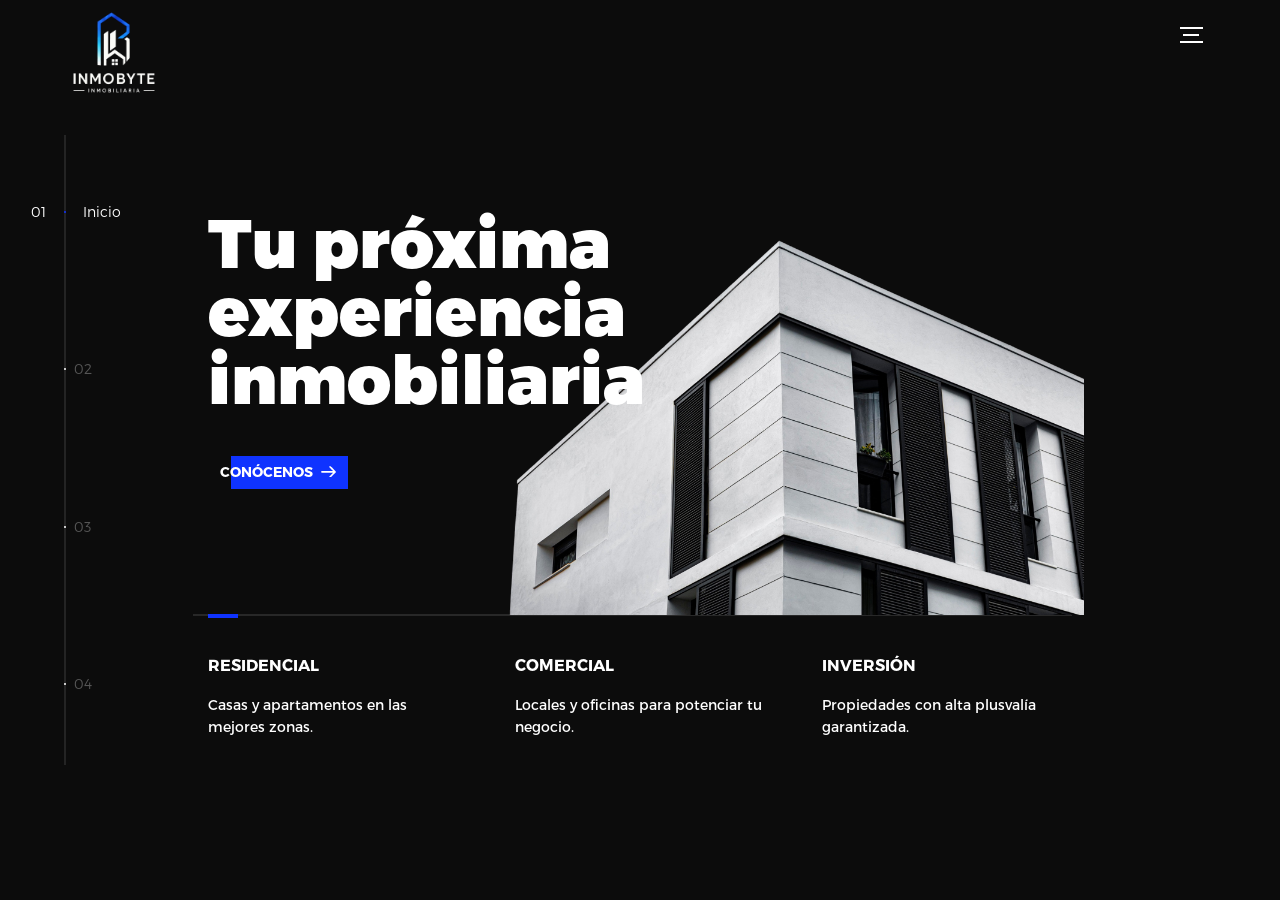
==== commit e52bc93a: "Cambios generales a toda el proyecto" ====
--- a/index.html
+++ b/index.html
@@ -107,28 +107,28 @@
                   <li class="slider--item slider--item-left">
                     <a href="pages/proyectos/proyecto-1.html">
                       <div class="slider--item-image">
-                        <img src="assets/img/work-victory.jpg" alt="Torre Mirando">
+                        <img src="assets/img/Residencia Aura.png" alt="Residencia Aura">
                       </div>
-                      <p class="slider--item-title">Torre Mirando</p>
-                      <p class="slider--item-description">Apartamentos de lujo con vista panorámica al mar.</p>
+                      <p class="slider--item-title">Residencia Aura</p>
+                      <p class="slider--item-description">Residencia de lujo con diseño moderno y geométrico.</p>
                     </a>
                   </li>
                   <li class="slider--item slider--item-center">
                     <a href="pages/proyectos/proyecto-2.html">
                       <div class="slider--item-image">
-                        <img src="assets/img/work-metiew-smith.jpg" alt="Jardines del Norte">
+                        <img src="assets/img/Residencia Prisma.png" alt="Residencia Prisma">
                       </div>
-                      <p class="slider--item-title">Jardines del Norte</p>
-                      <p class="slider--item-description">Casas familiares rodeadas de áreas verdes.</p>
+                      <p class="slider--item-title">Residencia Prisma</p>
+                      <p class="slider--item-description">Residencia de lujo con diseño moderno.</p>
                     </a>
                   </li>
                   <li class="slider--item slider--item-right">
                     <a href="pages/proyectos/proyecto-3.html">
                       <div class="slider--item-image">
-                        <img src="assets/img/work-alex-nowak.jpg" alt="Centro Empresarial">
+                        <img src="assets/img/3CasaTres_Imagenes/1-casa.png" alt="Plaza Nordic">
                       </div>
-                      <p class="slider--item-title">Centro Empresarial</p>
-                      <p class="slider--item-description">Oficinas en el corazón del distrito financiero.</p>
+                      <p class="slider--item-title">Plaza Nordic</p>
+                      <p class="slider--item-description">Centro comercial de arquitectura industrial-contemporánea.</p>
                     </a>
                   </li>
                 </ul>
--- a/assets/css/main.css
+++ b/assets/css/main.css
@@ -32,7 +32,6 @@
     font-style: normal
 }
 
-/*! normalize.css v3.0.2 | MIT License | git.io/normalize */
 html {
     font-family: sans-serif;
     -ms-text-size-adjust: 100%;
@@ -778,13 +777,13 @@
 .intro--options > a {
     max-width: 250px;
     text-decoration: none;
-    color: #282828;
+    color: #FFFFFF;
     -webkit-transition: color .2s ease-in-out;
     transition: color .2s ease-in-out
 }
 
 .intro--options > a:hover {
-    color: #fff
+    color: #6479f0
 }
 
 .intro--options h3 {
@@ -1233,15 +1232,15 @@
 }
 
 .about--options > a:nth-child(1) {
-    background-image: url("../img/abou-town.png")
+    background-image: url("../img/about1.jpg")
 }
 
 .about--options > a:nth-child(2) {
-    background-image: url("../img/abou-apartment.png")
+    background-image: url("../img/about2.jpg")
 }
 
 .about--options > a:nth-child(3) {
-    background-image: url("../img/abou-inversion.png")
+    background-image: url("../img/about3.jpg")
 }
 
 .about--options > a:hover h3 {
@@ -1336,7 +1335,7 @@
     left: 0;
     width: 100%;
     height: 100%;
-    background-image: url("../img/contact-visual.png");
+    background-image: url("../img/map-El-Salvador.png");
     background-position: center;
     background-size: cover;
     background-repeat: no-repeat
